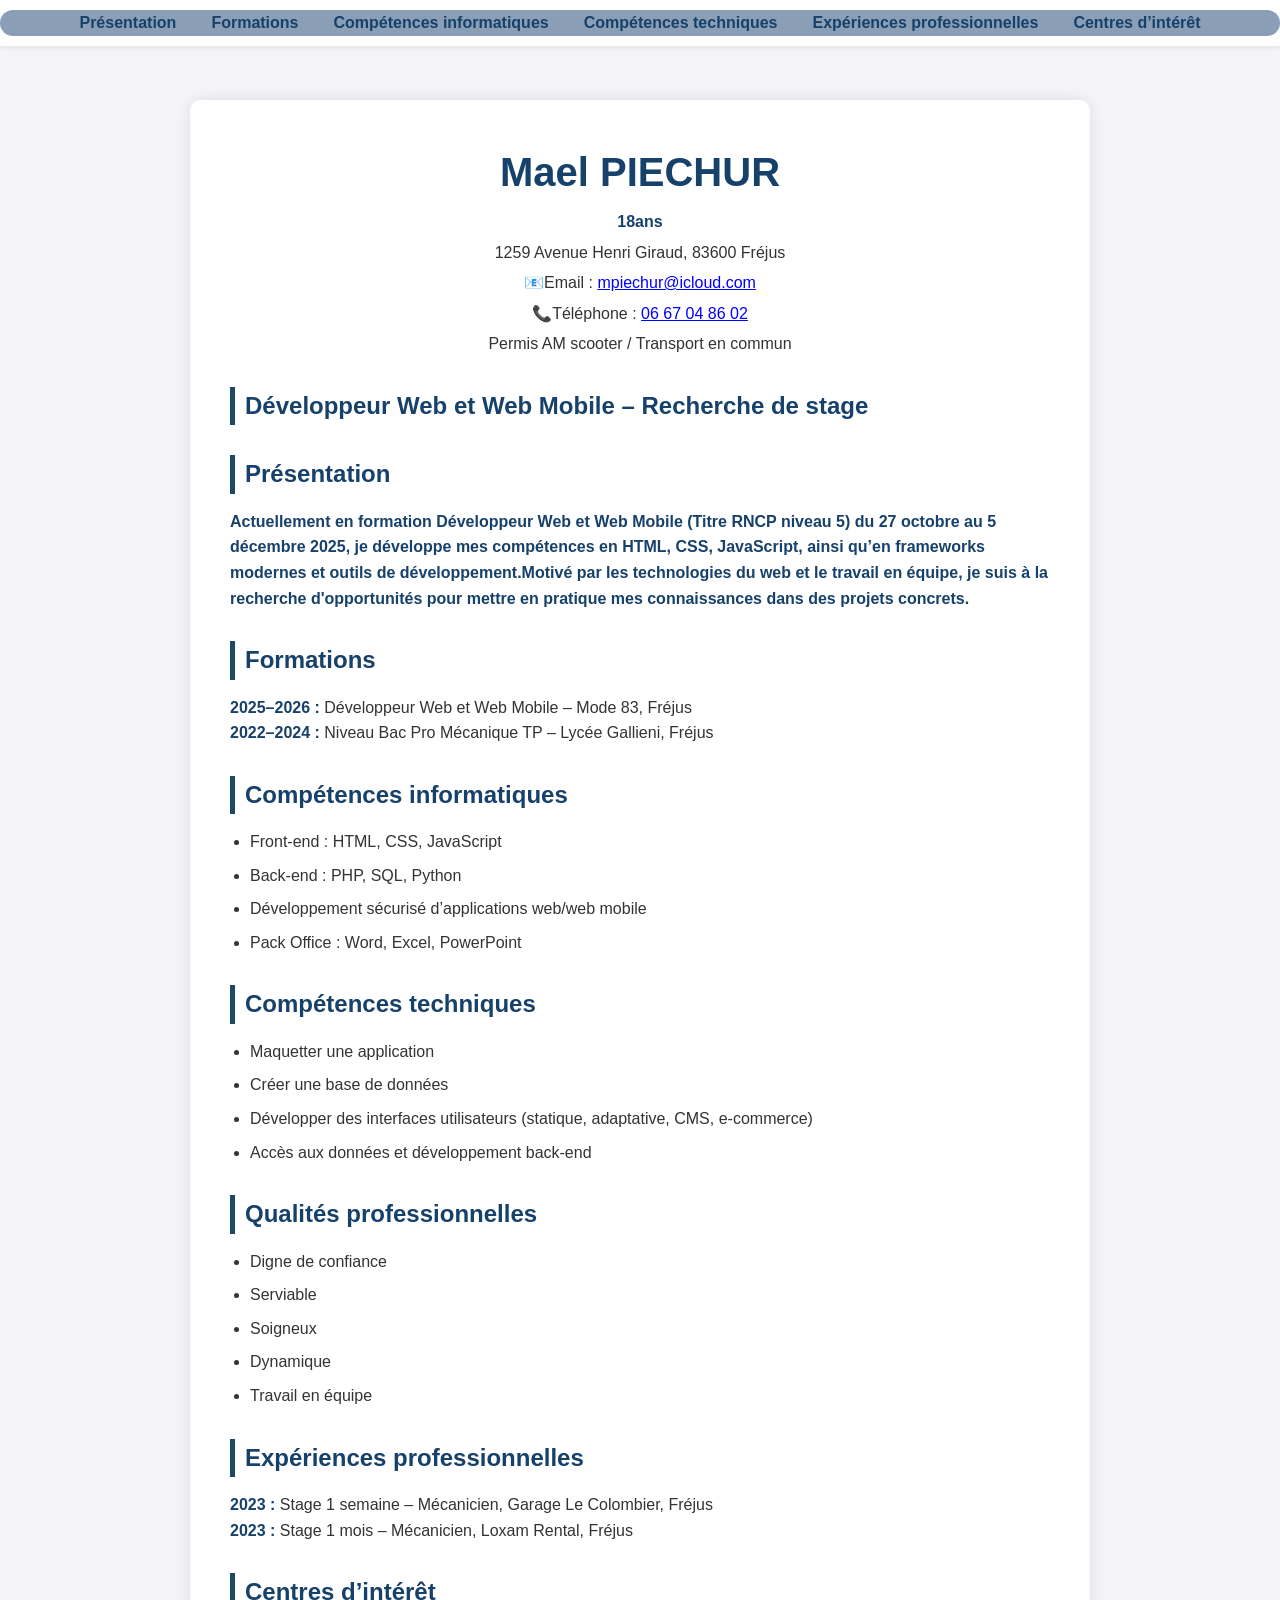
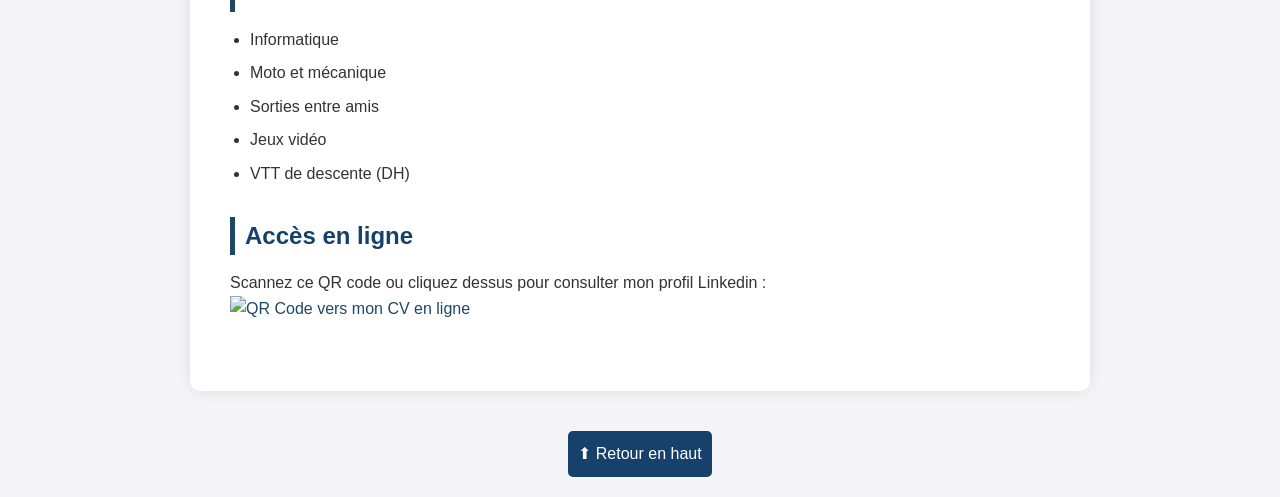
==== index.html @ a84e6ac9 "Add files via upload" ====
<!DOCTYPE html>
<html lang="fr">

<head>
    <meta charset="UTF-8" />
    <meta name="viewport" content="width=device-width, initial-scale=1.0" />
    <title>CV Mael PIECHUR</title>
    <link rel="stylesheet" href="style.css" />

<body>

    <body style="margin-top: 20px;">

        <nav>
            <ul class="nav">
                <li><a href="#Présentation">Présentation</a></li>
                <li><a href="#formations">Formations</a></li>
                <li><a href="#competences-info">Compétences informatiques</a></li>
                <li><a href="#competences-tech">Compétences techniques</a></li>
                <li><a href="#experiences">Expériences professionnelles</a></li>
                <li><a href="#interets">Centres d’intérêt</a></li>
            </ul>
        </nav>


        <div class="container">

            <header>
                <h1>Mael PIECHUR</h1>
                <p><strong>18ans</strong></p>
                <p>1259 Avenue Henri Giraud, 83600 Fréjus</p>
                <p>📧Email : <a class="mail-link" href="mailto:mpiechur@icloud.com">mpiechur@icloud.com</a></p>
                <p>📞Téléphone : <a class="tel-link" href="tel:+330667048602">06 67 04 86 02</a></p>
                <p>Permis AM scooter / Transport en commun</p>
            </header>



            <section>
                <h2>Développeur Web et Web Mobile – Recherche de stage</h2>
            </section>


            <section>
                <h2>Présentation</h2>
                <p><strong>Actuellement en formation Développeur Web et Web Mobile (Titre RNCP niveau 5) du 27 octobre
                        au 5
                        décembre 2025, je développe mes compétences en HTML, CSS, JavaScript, ainsi qu’en frameworks
                        modernes et outils de développement.Motivé par les technologies du web et le travail en équipe,
                        je suis à la recherche d'opportunités pour mettre en pratique mes connaissances dans des projets
                        concrets.</strong></p>
            </section>

            <section id="formations">
                <h2>Formations</h2>
                <p><strong>2025–2026 :</strong> Développeur Web et Web Mobile – Mode 83, Fréjus</p>
                <p><strong>2022–2024 :</strong> Niveau Bac Pro Mécanique TP – Lycée Gallieni, Fréjus</p>
            </section>


            <section id="competences-info">
                <h2>Compétences informatiques</h2>
                <ul>
                    <li>Front-end : HTML, CSS, JavaScript</li>
                    <li>Back-end : PHP, SQL, Python</li>
                    <li>Développement sécurisé d’applications web/web mobile</li>
                    <li>Pack Office : Word, Excel, PowerPoint</li>
                </ul>
            </section>

            <section id="competences-tech">
                <h2>Compétences techniques</h2>
                <ul>
                    <li>Maquetter une application</li>
                    <li>Créer une base de données</li>
                    <li>Développer des interfaces utilisateurs (statique, adaptative, CMS, e-commerce)</li>
                    <li>Accès aux données et développement back-end</li>
                </ul>
            </section>

            <section id="qualites">
                <h2>Qualités professionnelles</h2>
                <ul>
                    <li>Digne de confiance</li>
                    <li>Serviable</li>
                    <li>Soigneux</li>
                    <li>Dynamique</li>
                    <li>Travail en équipe</li>
                </ul>
            </section>

            <section id="experiences">
                <h2>Expériences professionnelles</h2>
                <p><strong>2023 :</strong> Stage 1 semaine – Mécanicien, Garage Le Colombier, Fréjus</p>
                <p><strong>2023 :</strong> Stage 1 mois – Mécanicien, Loxam Rental, Fréjus</p>
            </section>


            <section id="interets">
                <h2>Centres d’intérêt</h2>
                <ul>
                    <li>Informatique</li>
                    <li>Moto et mécanique</li>
                    <li>Sorties entre amis</li>
                    <li>Jeux vidéo</li>
                    <li>VTT de descente (DH)</li>
                </ul>
            </section>




            <section id="qrcode">
                <h2>Accès en ligne</h2>
                <p>Scannez ce QR code ou cliquez dessus pour consulter mon profil Linkedin :</p>
                <a href="https://www.linkedin.com/in/mael-piechur-405866368/" target="_blank">
                    <img src="images/qrprofile.png" alt="QR Code vers mon CV en ligne"
                        width="150" />
                </a>
            </section>

        </div>
    </body>
    <a href="#" class="back-to-top">⬆ Retour en haut</a>

</html>
---- style.css ----
/* Réinitialisation de base */
* {
    margin: 0;
    padding: 0;
    box-sizing: border-box;
}

:root {
    --primary-color: #16416b;
    --secondary-color: #1d4967;
    --background-color: #f4f4f9;
    --text-color: #333;
    --section-bg: #ffffff;
    --accent-color: #1d4967;
}

body {
    font-family: 'Segoe UI', Tahoma, Geneva, Verdana, sans-serif;
    background-color: var(--background-color);
    color: var(--text-color);
    line-height: 1.6;
    padding: 20px;
    padding-top: 80px; /* Pour compenser la barre de navigation fixe */
    overflow-x: hidden;
}

.container {
    max-width: 900px;
    margin: auto;
    background-color: var(--section-bg);
    padding: 40px;
    border-radius: 10px;
    box-shadow: 0 0 15px rgba(0, 0, 0, 0.1);
}

header {
    text-align: center;
    margin-bottom: 30px;
}

header h1 {
    font-size: 2.5em;
    color: var(--primary-color);
}

header p {
    margin: 5px 0;
    font-size: 1em;
}

a {
    color: var(--accent-color);
    text-decoration: none;
}

a:hover {
    text-decoration: underline;
}

section {
    margin-bottom: 30px;
}

h2 {
    font-size: 1.5em;
    color: var(--primary-color);
    border-left: 5px solid var(--secondary-color);
    padding-left: 10px;
    margin-bottom: 15px;
}

ul {
    list-style-type: disc;
    padding-left: 20px;
}

li {
    margin-bottom: 8px;
}

strong {
    color: var(--primary-color);
}

.tel-link,
.mail-link {
    color: blue;
    text-decoration: underline;
}

/* Barre de navigation */
nav {
    position: fixed;
    top: 0;
    left: 0;
    right: 0;
    width: 100%;
    background-color: white;
    z-index: 800;
    box-shadow: 0 2px 5px rgba(132, 80, 80, 0.1);
    padding: 10px 0;
}

.nav {
    display: flex;
    justify-content: center;
    align-items: center;
    flex-wrap: wrap;
    gap: 15px;
    list-style: none;
    margin: 0;
    padding: 0;
    background-color: #395a8296;
    border-radius: 15px;
}

.nav li {
    margin: 0 10px;
}

.nav li a {
    text-decoration: none;
    color: #16416b;
    font-weight: bold;
    border-radius: 5px;
    transition: background-color 0.3s, color 0.3s;
}

.nav li a:hover {
    background-color: #40475c;
    color: white;
}

/* Responsive Design */
@media (max-width: 768px) {
    .container {
        padding: 20px;
    }

    header h1 {
        font-size: 2em;
    }

    h2 {
        font-size: 1.3em;
    }
}

@media (max-width: 600px) {
    .nav {
        flex-direction: column;
        align-items: center;
        gap: 10px;
        padding: 10px;
    }

    .nav li {
        margin: 5px 0;
    }

    .nav li a {
        width: 100%;
        text-align: center;
    }
}

@media (max-width: 480px) {
    body {
        padding: 10px;
        padding-top: 80px;
    }

    .container {
        padding: 15px;
    }

    header h1 {
        font-size: 1.8em;
    }

    h2 {
        font-size: 1.2em;
    }
}

html {
    scroll-behavior: smooth;
}

.back-to-top {
 display: block;
 text-align: center;
 margin-top: 40px;
 padding: 10px;
 background-color: #16416b;
 color: white;
 text-decoration: none;
 border-radius: 5px;
 width: fit-content;
 margin-left: auto;
 margin-right: auto;
 transition: background-color 0.3s;
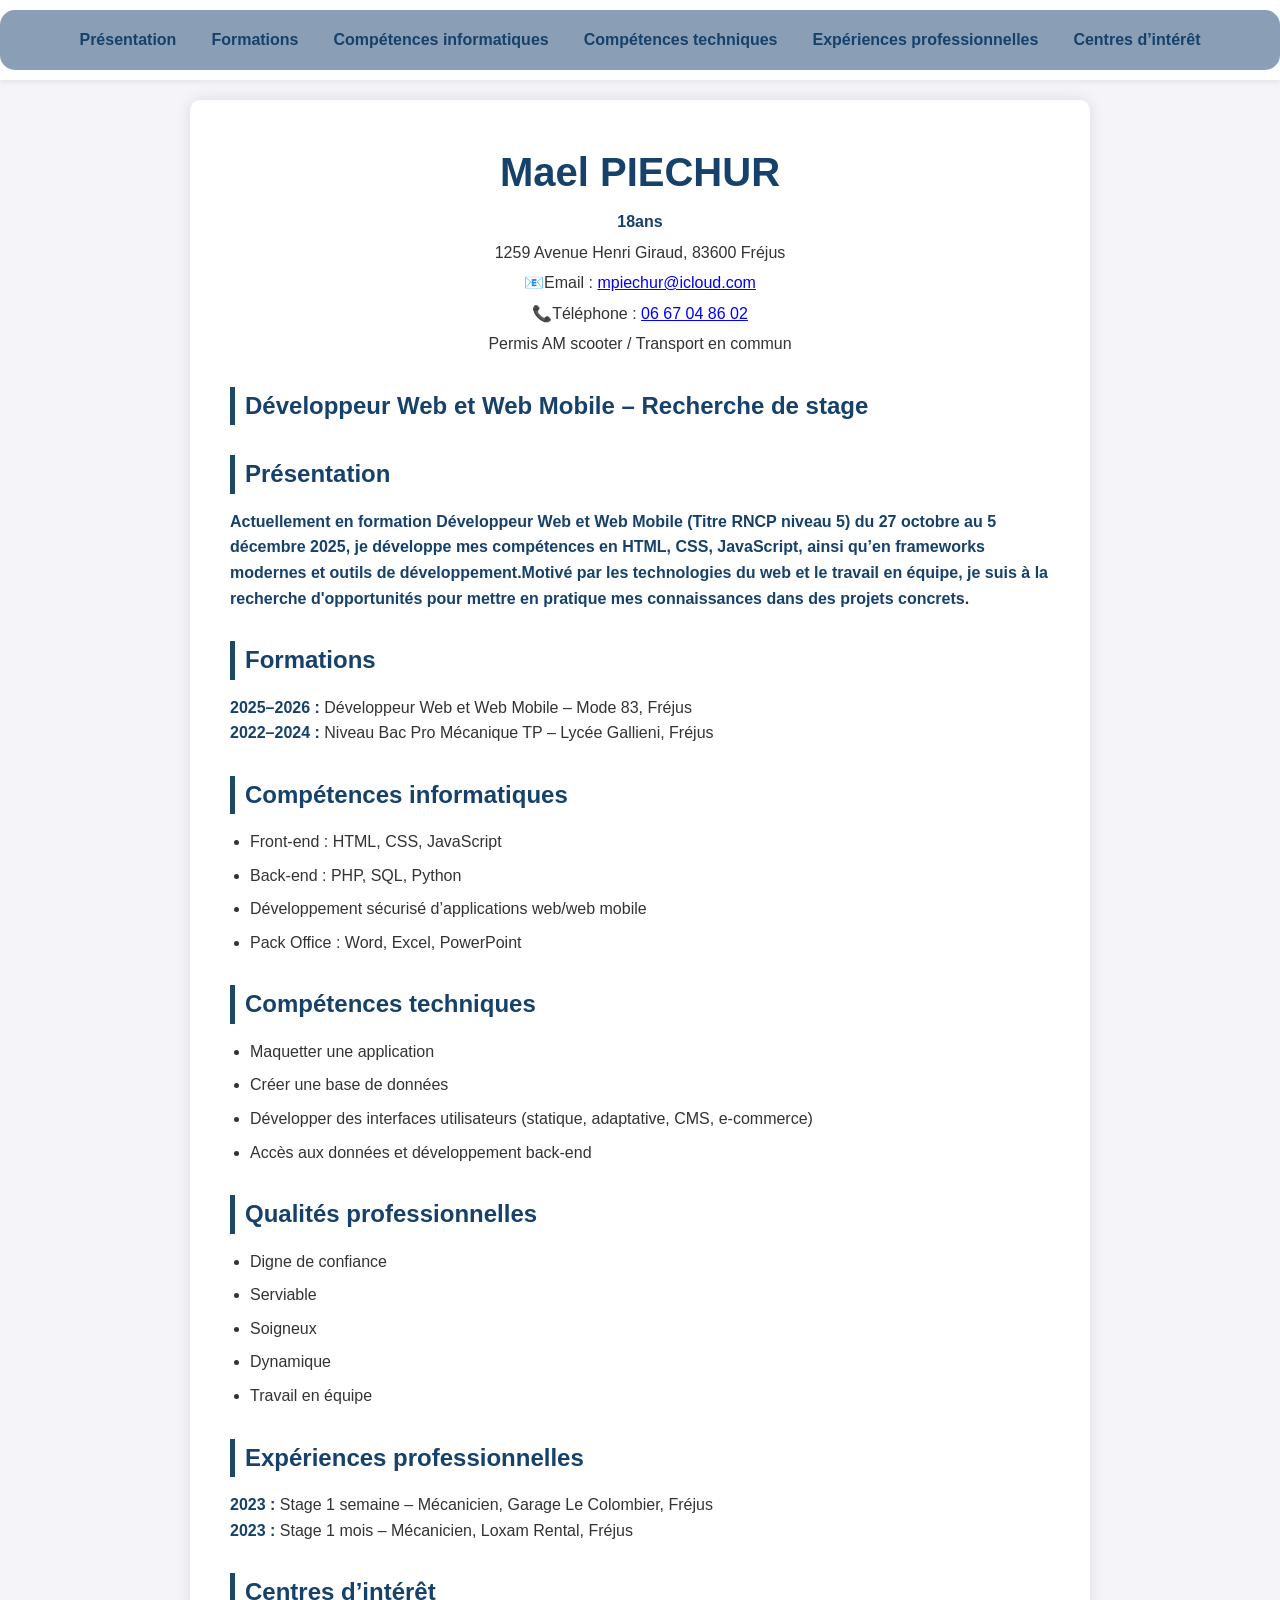
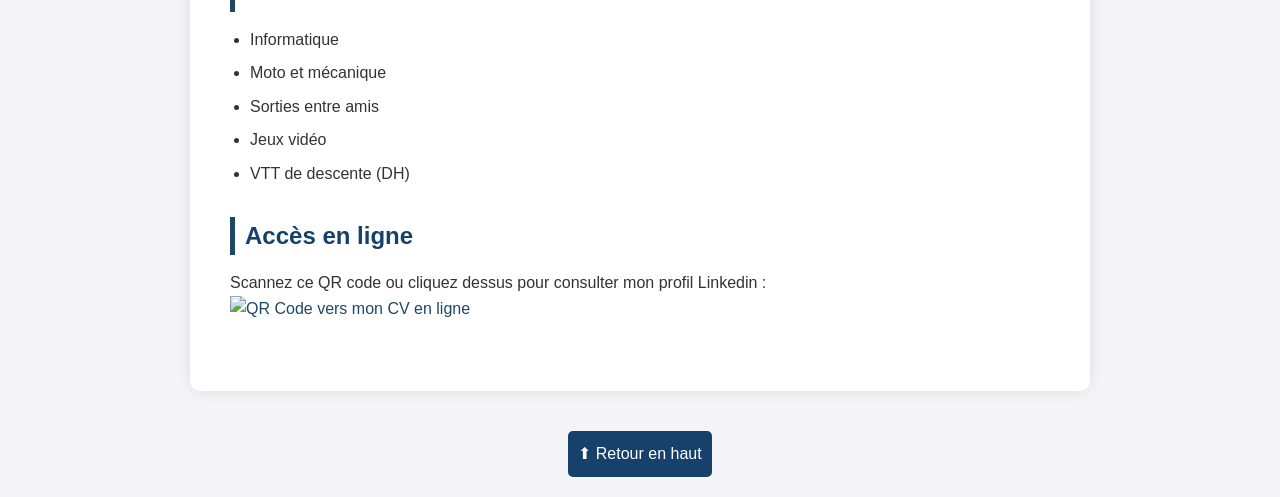
==== commit ff1fbbb3: "Add files via upload" ====
--- a/index.html
+++ b/index.html
@@ -41,7 +41,7 @@
             </section>
 
 
-            <section>
+            <section id="Présentation">
                 <h2>Présentation</h2>
                 <p><strong>Actuellement en formation Développeur Web et Web Mobile (Titre RNCP niveau 5) du 27 octobre
                         au 5
@@ -50,6 +50,7 @@
                         je suis à la recherche d'opportunités pour mettre en pratique mes connaissances dans des projets
                         concrets.</strong></p>
             </section>
+
 
             <section id="formations">
                 <h2>Formations</h2>
@@ -68,6 +69,7 @@
                 </ul>
             </section>
 
+
             <section id="competences-tech">
                 <h2>Compétences techniques</h2>
                 <ul>
@@ -77,6 +79,7 @@
                     <li>Accès aux données et développement back-end</li>
                 </ul>
             </section>
+
 
             <section id="qualites">
                 <h2>Qualités professionnelles</h2>
@@ -88,6 +91,7 @@
                     <li>Travail en équipe</li>
                 </ul>
             </section>
+
 
             <section id="experiences">
                 <h2>Expériences professionnelles</h2>
@@ -108,14 +112,11 @@
             </section>
 
 
-
-
             <section id="qrcode">
                 <h2>Accès en ligne</h2>
                 <p>Scannez ce QR code ou cliquez dessus pour consulter mon profil Linkedin :</p>
                 <a href="https://www.linkedin.com/in/mael-piechur-405866368/" target="_blank">
-                    <img src="images/qrprofile.png" alt="QR Code vers mon CV en ligne"
-                        width="150" />
+                    <img src="images/qrprofile.png" alt="QR Code vers mon CV en ligne" width="150" />
                 </a>
             </section>
 
--- a/style.css
+++ b/style.css
@@ -102,6 +102,7 @@
 }
 
 .nav {
+    height: 60px;
     display: flex;
     justify-content: center;
     align-items: center;
@@ -152,6 +153,8 @@
         align-items: center;
         gap: 10px;
         padding: 10px;
+        max-width: 100%;
+        overflow-x: auto;
     }
 
     .nav li {
@@ -167,11 +170,11 @@
 @media (max-width: 480px) {
     body {
         padding: 10px;
-        padding-top: 80px;
+        padding-top: 60px; /* Important pour éviter que la nav cache le haut */
     }
 
     .container {
-        padding: 15px;
+        padding: 20px;
     }
 
     header h1 {
@@ -199,5 +202,4 @@
  width: fit-content;
  margin-left: auto;
  margin-right: auto;
- transition: background-color 0.3s;
-
+ transition: background-color 0.3s;
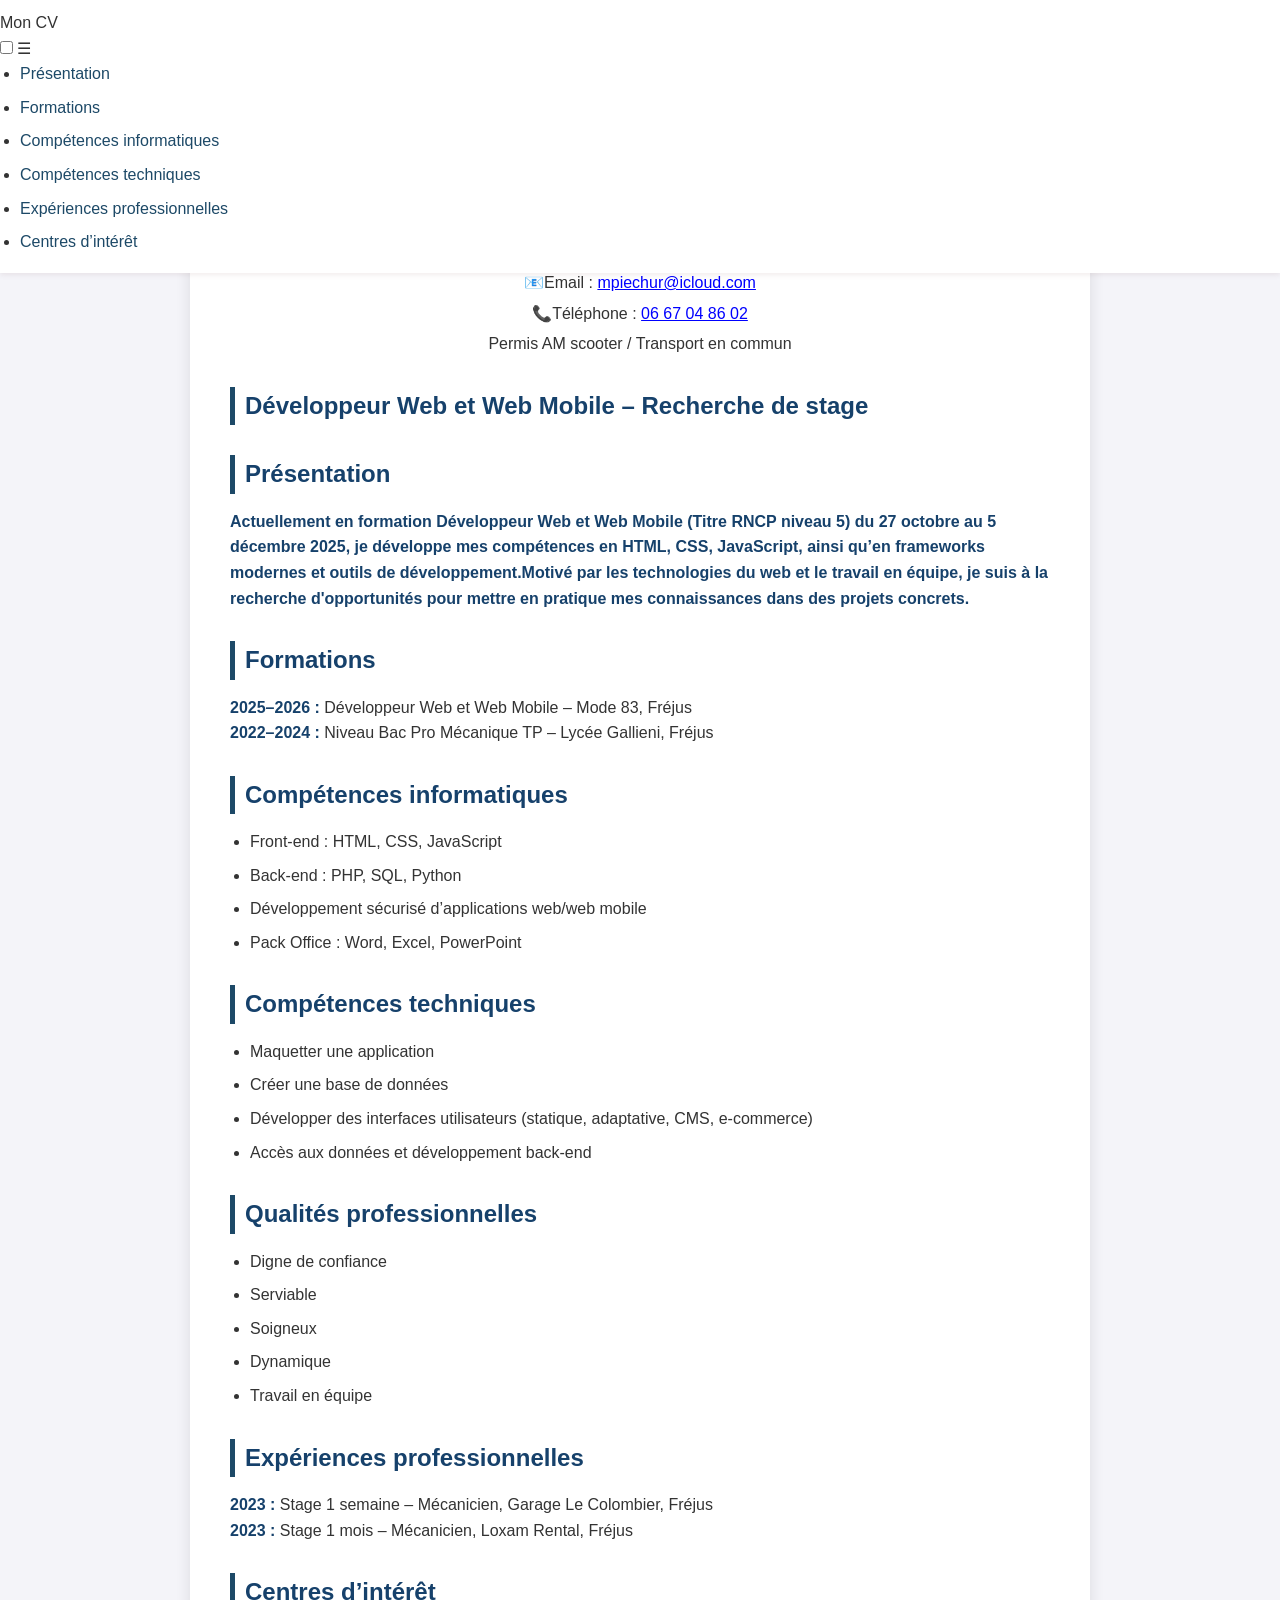
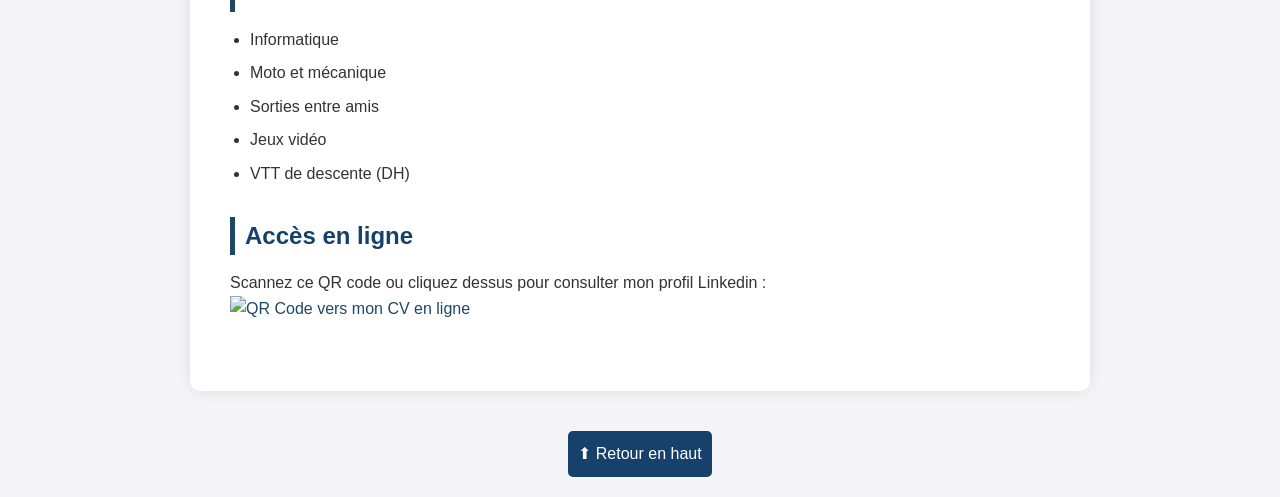
==== commit c467c51d: "Add files via upload" ====
--- a/index.html
+++ b/index.html
@@ -11,8 +11,13 @@
 
     <body style="margin-top: 20px;">
 
-        <nav>
-            <ul class="nav">
+        <nav class="navbar">
+            <div class="logo">Mon CV</div>
+
+            <input type="checkbox" id="menu-toggle" class="menu-toggle">
+            <label for="menu-toggle" class="burger">☰</label>
+
+            <ul class="nav-links">
                 <li><a href="#Présentation">Présentation</a></li>
                 <li><a href="#formations">Formations</a></li>
                 <li><a href="#competences-info">Compétences informatiques</a></li>
@@ -21,6 +26,7 @@
                 <li><a href="#interets">Centres d’intérêt</a></li>
             </ul>
         </nav>
+
 
 
         <div class="container">
@@ -93,7 +99,7 @@
             </section>
 
 
-            <section id="experiences">
+            <section id="experiences" style="scroll-margin-top: 150px,">
                 <h2>Expériences professionnelles</h2>
                 <p><strong>2023 :</strong> Stage 1 semaine – Mécanicien, Garage Le Colombier, Fréjus</p>
                 <p><strong>2023 :</strong> Stage 1 mois – Mécanicien, Loxam Rental, Fréjus</p>
@@ -112,6 +118,7 @@
             </section>
 
 
+
             <section id="qrcode">
                 <h2>Accès en ligne</h2>
                 <p>Scannez ce QR code ou cliquez dessus pour consulter mon profil Linkedin :</p>
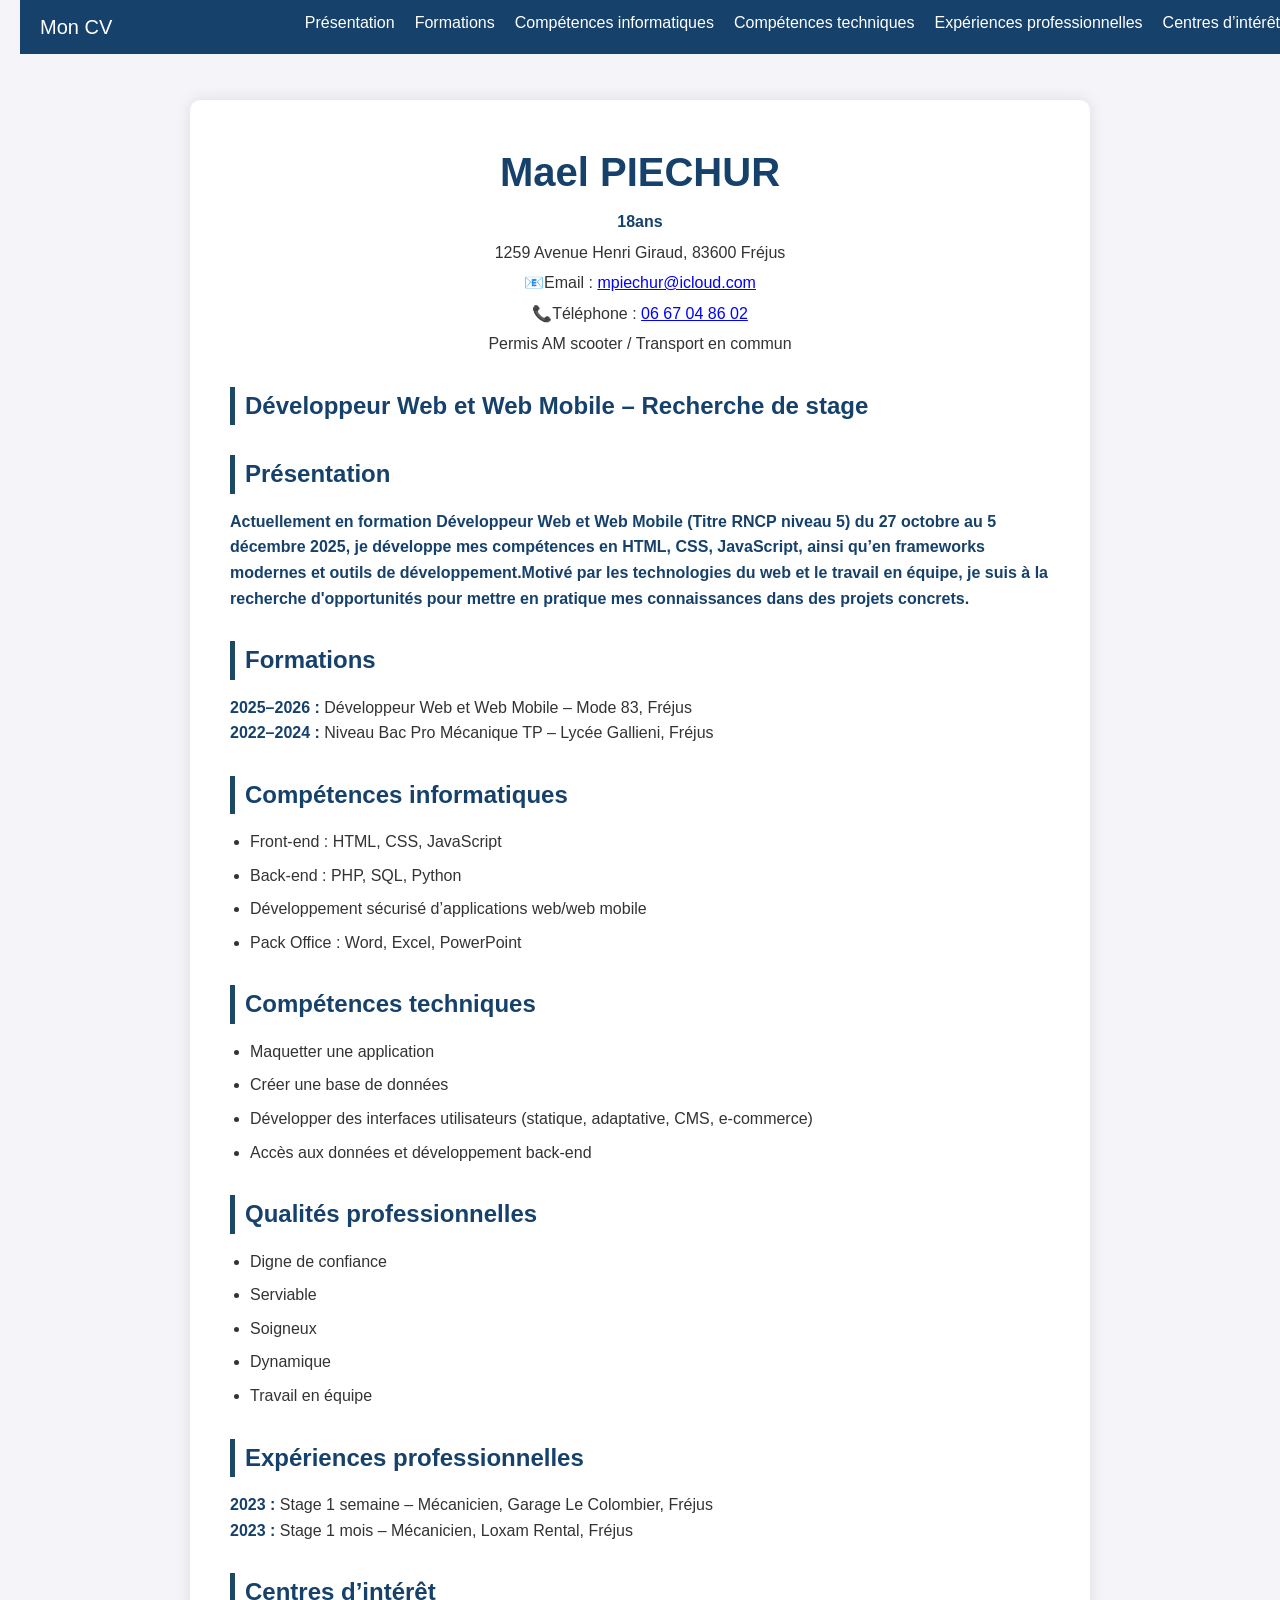
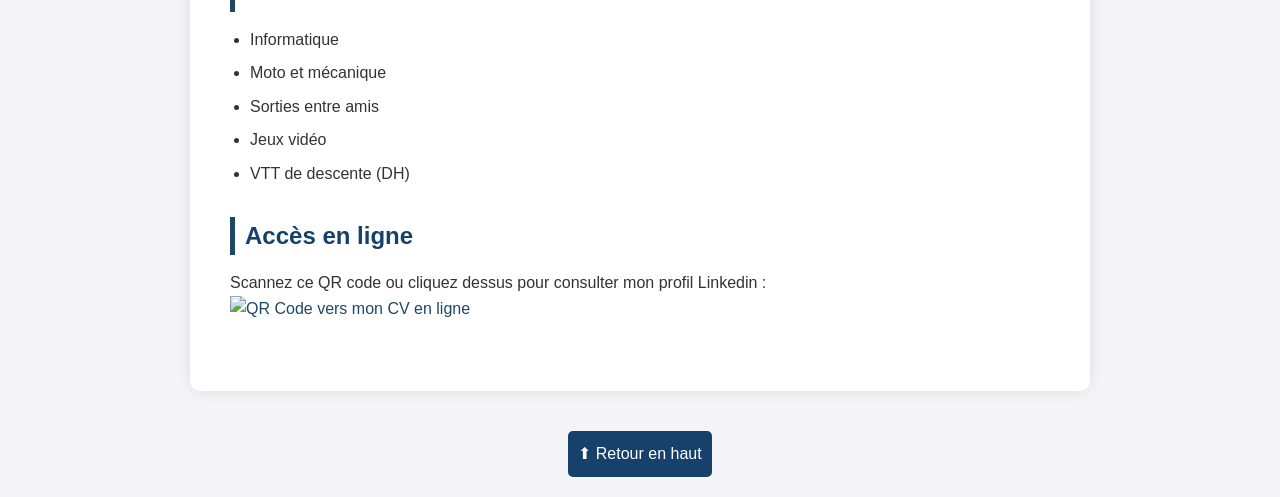
==== commit 828bc7b6: "Add files via upload" ====
--- a/index.html
+++ b/index.html
@@ -6,6 +6,8 @@
     <meta name="viewport" content="width=device-width, initial-scale=1.0" />
     <title>CV Mael PIECHUR</title>
     <link rel="stylesheet" href="style.css" />
+    <link href="https://fonts.googleapis.com/css2?family=Poppins:wght@400;600&display=swap" rel="stylesheet">
+
 
 <body>
 
@@ -123,7 +125,7 @@
                 <h2>Accès en ligne</h2>
                 <p>Scannez ce QR code ou cliquez dessus pour consulter mon profil Linkedin :</p>
                 <a href="https://www.linkedin.com/in/mael-piechur-405866368/" target="_blank">
-                    <img src="images/qrprofile.png" alt="QR Code vers mon CV en ligne" width="150" />
+                    <img src="images/qrprofile.png" alt="QR Code vers mon CV en ligne" width="100" />
                 </a>
             </section>
 
--- a/style.css
+++ b/style.css
@@ -59,6 +59,7 @@
 
 section {
     margin-bottom: 30px;
+    scroll-margin-top: 80px; /* Pour éviter que la navbar cache le haut */
 }
 
 h2 {
@@ -88,51 +89,69 @@
     text-decoration: underline;
 }
 
-/* Barre de navigation */
-nav {
+/* Menu burger sans JavaScript */
+.menu-toggle {
+    display: none;
+}
+
+.burger {
+    display: none;
+    font-size: 24px;
+    color: white;
+    cursor: pointer;
+}
+
+.navbar {
+    display: flex;
+    justify-content: space-between;
+    align-items: center;
+    background-color: var(--primary-color);
+    padding: 10px 20px;
     position: fixed;
+    width: 100%;
     top: 0;
-    left: 0;
-    right: 0;
-    width: 100%;
-    background-color: white;
-    z-index: 800;
-    box-shadow: 0 2px 5px rgba(132, 80, 80, 0.1);
-    padding: 10px 0;
-}
-
-.nav {
-    height: 60px;
+    z-index: 1000;
+}
+
+.navbar .logo {
+    color: white;
+    font-size: 20px;
+}
+
+.nav-links {
+    list-style: none;
     display: flex;
-    justify-content: center;
-    align-items: center;
-    flex-wrap: wrap;
-    gap: 15px;
-    list-style: none;
-    margin: 0;
-    padding: 0;
-    background-color: #395a8296;
-    border-radius: 15px;
-}
-
-.nav li {
-    margin: 0 10px;
-}
-
-.nav li a {
+    gap: 20px;
+}
+
+.nav-links li a {
+    color: white;
     text-decoration: none;
-    color: #16416b;
-    font-weight: bold;
-    border-radius: 5px;
-    transition: background-color 0.3s, color 0.3s;
-}
-
-.nav li a:hover {
-    background-color: #40475c;
-    color: white;
-}
-
-/* Responsive Design */
+}
+
+/* Responsive sans JS */
+@media (max-width: 768px) {
+    .burger {
+        display: block;
+    }
+
+    .nav-links {
+        display: none;
+        flex-direction: column;
+        background-color: var(--primary-color);
+        position: absolute;
+        top: 60px;
+        right: 0;
+        width: 200px;
+        padding: 10px;
+    }
+
+    .menu-toggle:checked + .burger + .nav-links {
+        display: flex;
+    }
+}
+
+/* Responsive design général */
 @media (max-width: 768px) {
     .container {
         padding: 20px;
@@ -148,7 +167,7 @@
 }
 
 @media (max-width: 600px) {
-    .nav {
+    .nav-links {
         flex-direction: column;
         align-items: center;
         gap: 10px;
@@ -157,11 +176,11 @@
         overflow-x: auto;
     }
 
-    .nav li {
+    .nav-links li {
         margin: 5px 0;
     }
 
-    .nav li a {
+    .nav-links li a {
         width: 100%;
         text-align: center;
     }
@@ -170,7 +189,7 @@
 @media (max-width: 480px) {
     body {
         padding: 10px;
-        padding-top: 60px; /* Important pour éviter que la nav cache le haut */
+        padding-top: 60px;
     }
 
     .container {
@@ -191,15 +210,16 @@
 }
 
 .back-to-top {
- display: block;
- text-align: center;
- margin-top: 40px;
- padding: 10px;
- background-color: #16416b;
- color: white;
- text-decoration: none;
- border-radius: 5px;
- width: fit-content;
- margin-left: auto;
- margin-right: auto;
- transition: background-color 0.3s;+    display: block;
+    text-align: center;
+    margin-top: 40px;
+    padding: 10px;
+    background-color: var(--primary-color);
+    color: white;
+    text-decoration: none;
+    border-radius: 5px;
+    width: fit-content;
+    margin-left: auto;
+    margin-right: auto;
+    transition: background-color 0.3s;
+}
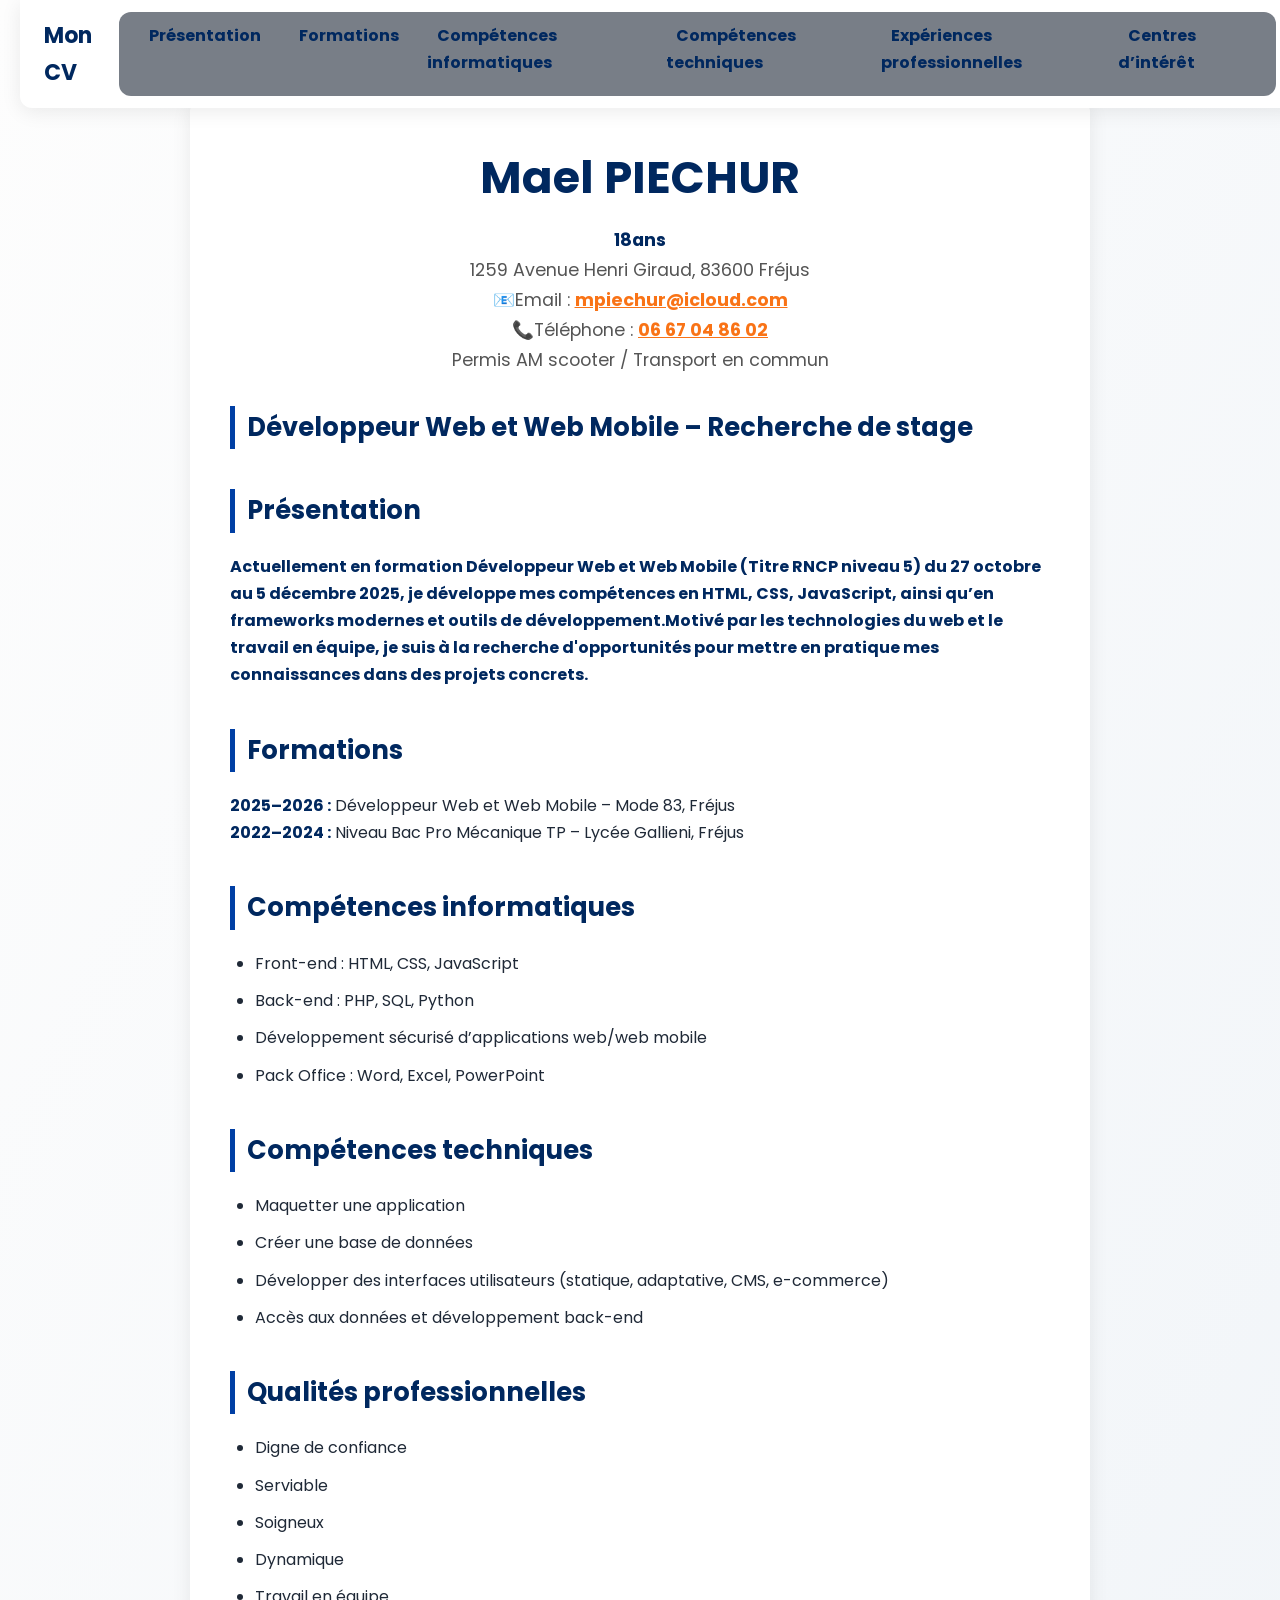
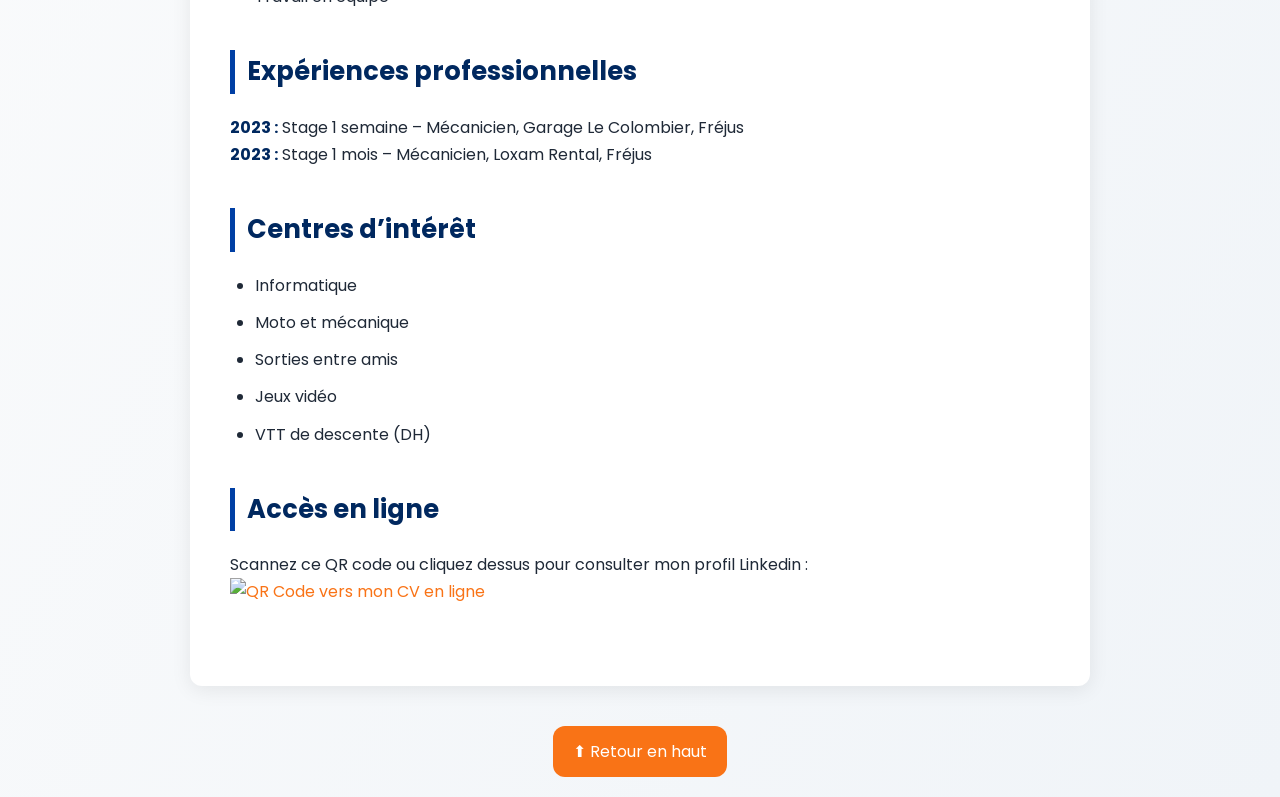
==== commit 9ce82f43: "Add files via upload" ====
--- a/index.html
+++ b/index.html
@@ -37,8 +37,9 @@
                 <h1>Mael PIECHUR</h1>
                 <p><strong>18ans</strong></p>
                 <p>1259 Avenue Henri Giraud, 83600 Fréjus</p>
-                <p>📧Email : <a class="mail-link" href="mailto:mpiechur@icloud.com">mpiechur@icloud.com</a></p>
-                <p>📞Téléphone : <a class="tel-link" href="tel:+330667048602">06 67 04 86 02</a></p>
+                <p>📧Email : <strong><a class="mail-link" href="mailto:mpiechur@icloud.com">mpiechur@icloud.com</a></p>
+                </strong>
+                <p>📞Téléphone : <strong><a class="tel-link" href="tel:+330667048602">06 67 04 86 02</a></p></strong>
                 <p>Permis AM scooter / Transport en commun</p>
             </header>
 
--- a/style.css
+++ b/style.css
@@ -1,4 +1,3 @@
-/* Réinitialisation de base */
 * {
     margin: 0;
     padding: 0;
@@ -6,21 +5,24 @@
 }
 
 :root {
-    --primary-color: #16416b;
-    --secondary-color: #1d4967;
-    --background-color: #f4f4f9;
-    --text-color: #333;
+    --primary-color: #00285f;
+    --secondary-color: #003fa4;
+    --background-color: linear-gradient(to bottom right, #fdfdfd, #f0f4f8);
+    --text-color: #1f2937;
     --section-bg: #ffffff;
-    --accent-color: #1d4967;
+    --accent-color: #f97316;
+    --shadow: 0 4px 20px rgba(0, 0, 0, 0.08);
+    --radius: 12px;
+    --transition: all 0.3s ease;
 }
 
 body {
-    font-family: 'Segoe UI', Tahoma, Geneva, Verdana, sans-serif;
-    background-color: var(--background-color);
+    font-family: 'Poppins', sans-serif;
+    background: var(--background-color);
     color: var(--text-color);
-    line-height: 1.6;
+    line-height: 1.7;
     padding: 20px;
-    padding-top: 80px; /* Pour compenser la barre de navigation fixe */
+    padding-top: 80px;
     overflow-x: hidden;
 }
 
@@ -29,8 +31,9 @@
     margin: auto;
     background-color: var(--section-bg);
     padding: 40px;
-    border-radius: 10px;
-    box-shadow: 0 0 15px rgba(0, 0, 0, 0.1);
+    border-radius: var(--radius);
+    box-shadow: var(--shadow);
+    transition: var(--transition);
 }
 
 header {
@@ -39,44 +42,47 @@
 }
 
 header h1 {
-    font-size: 2.5em;
-    color: var(--primary-color);
+    font-size: 2.8em;
+    color: var(--primary-color);
+    margin-bottom: 10px;
 }
 
 header p {
-    margin: 5px 0;
-    font-size: 1em;
+    font-size: 1.1em;
+    color: #555;
 }
 
 a {
     color: var(--accent-color);
     text-decoration: none;
+    transition: var(--transition);
 }
 
 a:hover {
     text-decoration: underline;
+    color: #ea580c;
 }
 
 section {
-    margin-bottom: 30px;
-    scroll-margin-top: 80px; /* Pour éviter que la navbar cache le haut */
+    margin-bottom: 40px;
+    scroll-margin-top: 80px;
 }
 
 h2 {
-    font-size: 1.5em;
+    font-size: 1.6em;
     color: var(--primary-color);
     border-left: 5px solid var(--secondary-color);
-    padding-left: 10px;
-    margin-bottom: 15px;
+    padding-left: 12px;
+    margin-bottom: 20px;
 }
 
 ul {
     list-style-type: disc;
-    padding-left: 20px;
+    padding-left: 25px;
 }
 
 li {
-    margin-bottom: 8px;
+    margin-bottom: 10px;
 }
 
 strong {
@@ -85,19 +91,18 @@
 
 .tel-link,
 .mail-link {
-    color: blue;
+    color: var(--accent-color);
     text-decoration: underline;
 }
 
-/* Menu burger sans JavaScript */
 .menu-toggle {
     display: none;
 }
 
 .burger {
     display: none;
-    font-size: 24px;
-    color: white;
+    font-size: 28px;
+    color: var(--primary-color);
     cursor: pointer;
 }
 
@@ -105,31 +110,45 @@
     display: flex;
     justify-content: space-between;
     align-items: center;
-    background-color: var(--primary-color);
-    padding: 10px 20px;
+    background-color: white;
+    padding: 12px 24px;
     position: fixed;
     width: 100%;
     top: 0;
     z-index: 1000;
+    box-shadow: var(--shadow);
+    border-radius: 0 0 var(--radius) var(--radius);
 }
 
 .navbar .logo {
-    color: white;
-    font-size: 20px;
+    color: var(--primary-color);
+    font-size: 22px;
+    font-weight: bold;
 }
 
 .nav-links {
     list-style: none;
     display: flex;
-    gap: 20px;
+    gap: 18px;
+    background-color: rgba(31, 41, 55, 0.6);
+    border-radius: var(--radius);
+    padding: 10px 20px;
 }
 
 .nav-links li a {
+    color: var(--primary-color);
+    font-weight: bold;
+    border-radius: 6px;
+    padding: 6px 10px;
+    transition: var(--transition);
+}
+
+.nav-links li a:hover {
+    background-color: var(--secondary-color);
     color: white;
-    text-decoration: none;
-}
-
-/* Responsive sans JS */
+}
+
+/* Responsive */
 @media (max-width: 768px) {
     .burger {
         display: block;
@@ -138,12 +157,13 @@
     .nav-links {
         display: none;
         flex-direction: column;
-        background-color: var(--primary-color);
+        background-color: rgba(31, 41, 55, 0.95);
         position: absolute;
         top: 60px;
-        right: 0;
-        width: 200px;
-        padding: 10px;
+        right: 10px;
+        width: 220px;
+        padding: 15px;
+        border-radius: var(--radius);
     }
 
     .menu-toggle:checked + .burger + .nav-links {
@@ -151,18 +171,17 @@
     }
 }
 
-/* Responsive design général */
 @media (max-width: 768px) {
     .container {
-        padding: 20px;
+        padding: 25px;
     }
 
     header h1 {
-        font-size: 2em;
+        font-size: 2.2em;
     }
 
     h2 {
-        font-size: 1.3em;
+        font-size: 1.4em;
     }
 }
 
@@ -170,14 +189,13 @@
     .nav-links {
         flex-direction: column;
         align-items: center;
-        gap: 10px;
-        padding: 10px;
-        max-width: 100%;
-        overflow-x: auto;
+        gap: 12px;
+        padding: 12px;
+        width: 100%;
     }
 
     .nav-links li {
-        margin: 5px 0;
+        margin: 6px 0;
     }
 
     .nav-links li a {
@@ -197,11 +215,11 @@
     }
 
     header h1 {
-        font-size: 1.8em;
+        font-size: 1.9em;
     }
 
     h2 {
-        font-size: 1.2em;
+        font-size: 1.3em;
     }
 }
 
@@ -213,13 +231,17 @@
     display: block;
     text-align: center;
     margin-top: 40px;
-    padding: 10px;
-    background-color: var(--primary-color);
+    padding: 12px 20px;
+    background-color: var(--accent-color);
     color: white;
     text-decoration: none;
-    border-radius: 5px;
+    border-radius: var(--radius);
     width: fit-content;
     margin-left: auto;
     margin-right: auto;
-    transition: background-color 0.3s;
-}
+    transition: var(--transition);
+}
+
+.back-to-top:hover {
+    background-color: #44038a;
+}
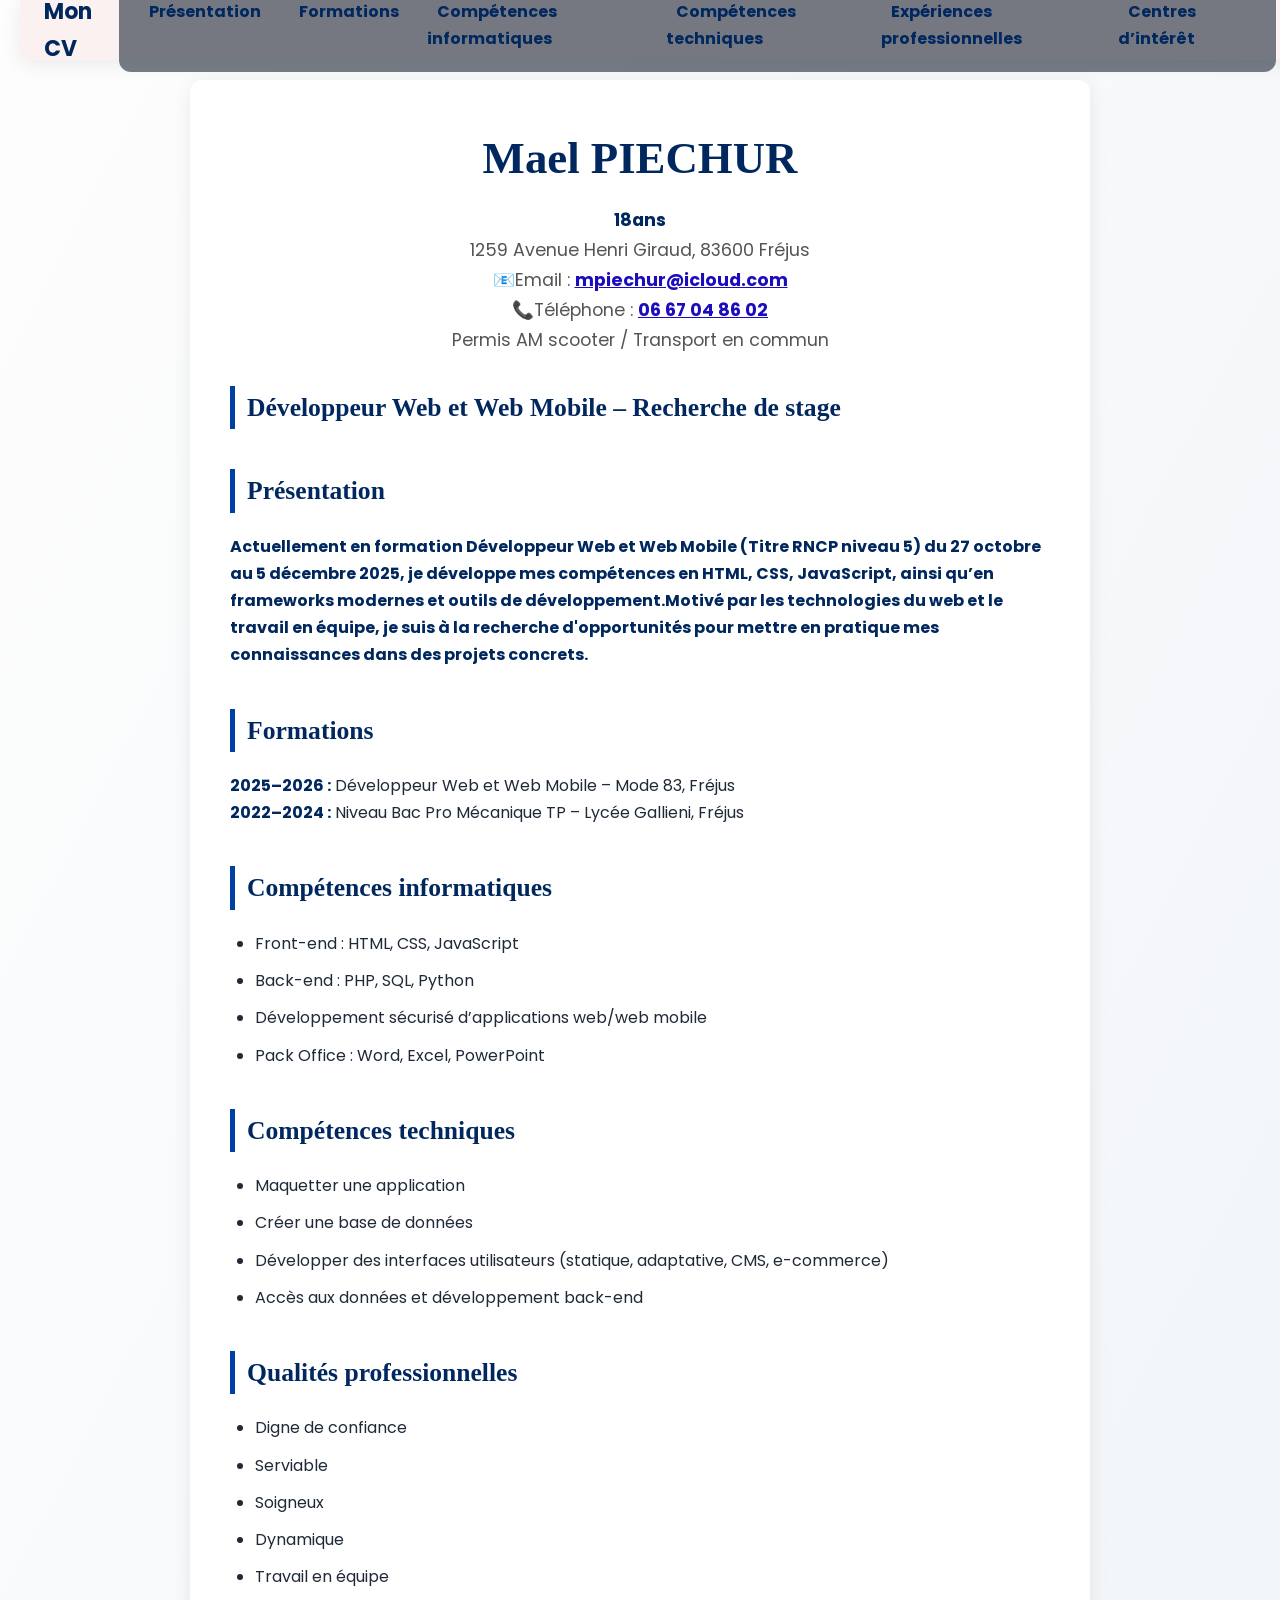
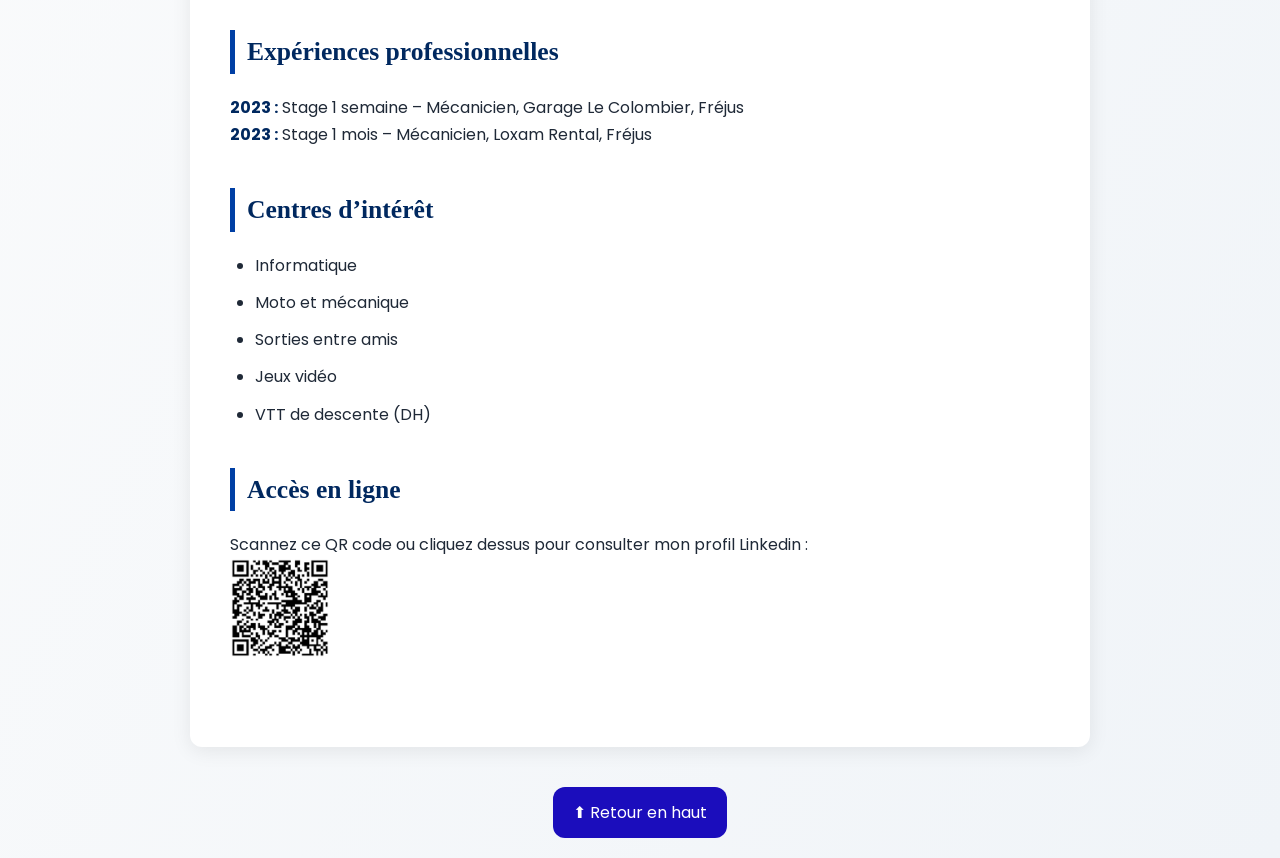
==== commit 4dcccbe8: "Add files via upload" ====
--- a/index.html
+++ b/index.html
@@ -11,23 +11,23 @@
 
 <body>
 
-    <body style="margin-top: 20px;">
+<body style="margin-top: 20px;">
 
-        <nav class="navbar">
-            <div class="logo">Mon CV</div>
+    <nav class="navbar">
+        <div class="logo">Mon CV</div>
 
-            <input type="checkbox" id="menu-toggle" class="menu-toggle">
-            <label for="menu-toggle" class="burger">☰</label>
+        <input type="checkbox" id="menu-toggle" class="menu-toggle">
+        <label for="menu-toggle" class="burger">☰</label>
 
-            <ul class="nav-links">
-                <li><a href="#Présentation">Présentation</a></li>
-                <li><a href="#formations">Formations</a></li>
-                <li><a href="#competences-info">Compétences informatiques</a></li>
-                <li><a href="#competences-tech">Compétences techniques</a></li>
-                <li><a href="#experiences">Expériences professionnelles</a></li>
-                <li><a href="#interets">Centres d’intérêt</a></li>
-            </ul>
-        </nav>
+        <ul class="nav-links">
+            <li><a href="#Présentation">Présentation</a></li>
+            <li><a href="#formations">Formations</a></li>
+            <li><a href="#competences-info">Compétences informatiques</a></li>
+            <li><a href="#competences-tech">Compétences techniques</a></li>
+            <li><a href="#experiences">Expériences professionnelles</a></li>
+            <li><a href="#interets">Centres d’intérêt</a></li>
+        </ul>
+    </nav>
 
 
 
--- a/style.css
+++ b/style.css
@@ -10,7 +10,7 @@
     --background-color: linear-gradient(to bottom right, #fdfdfd, #f0f4f8);
     --text-color: #1f2937;
     --section-bg: #ffffff;
-    --accent-color: #f97316;
+    --accent-color: #1b0dbc;
     --shadow: 0 4px 20px rgba(0, 0, 0, 0.08);
     --radius: 12px;
     --transition: all 0.3s ease;
@@ -22,7 +22,7 @@
     color: var(--text-color);
     line-height: 1.7;
     padding: 20px;
-    padding-top: 80px;
+    padding-top: 60px;
     overflow-x: hidden;
 }
 
@@ -107,10 +107,11 @@
 }
 
 .navbar {
+    height: 60px;
     display: flex;
     justify-content: space-between;
     align-items: center;
-    background-color: white;
+    background-color: rgb(251, 241, 241);
     padding: 12px 24px;
     position: fixed;
     width: 100%;
@@ -138,7 +139,7 @@
 .nav-links li a {
     color: var(--primary-color);
     font-weight: bold;
-    border-radius: 6px;
+    border-radius: 8%;
     padding: 6px 10px;
     transition: var(--transition);
 }
@@ -173,7 +174,7 @@
 
 @media (max-width: 768px) {
     .container {
-        padding: 25px;
+        padding: 10px;
     }
 
     header h1 {
@@ -187,11 +188,18 @@
 
 @media (max-width: 600px) {
     .nav-links {
+        display: flex !important;
         flex-direction: column;
         align-items: center;
         gap: 12px;
         padding: 12px;
         width: 100%;
+        position: absolute;
+        top: 60px;
+        right: 0;
+        background-color: rgba(31, 41, 55, 0.95);
+        border-radius: var(--radius);
+        z-index: 999;
     }
 
     .nav-links li {
@@ -203,6 +211,7 @@
         text-align: center;
     }
 }
+
 
 @media (max-width: 480px) {
     body {
@@ -245,3 +254,7 @@
 .back-to-top:hover {
     background-color: #44038a;
 }
+
+header h1, h2 {
+    font-family: 'Playfair Display', serif;
+}
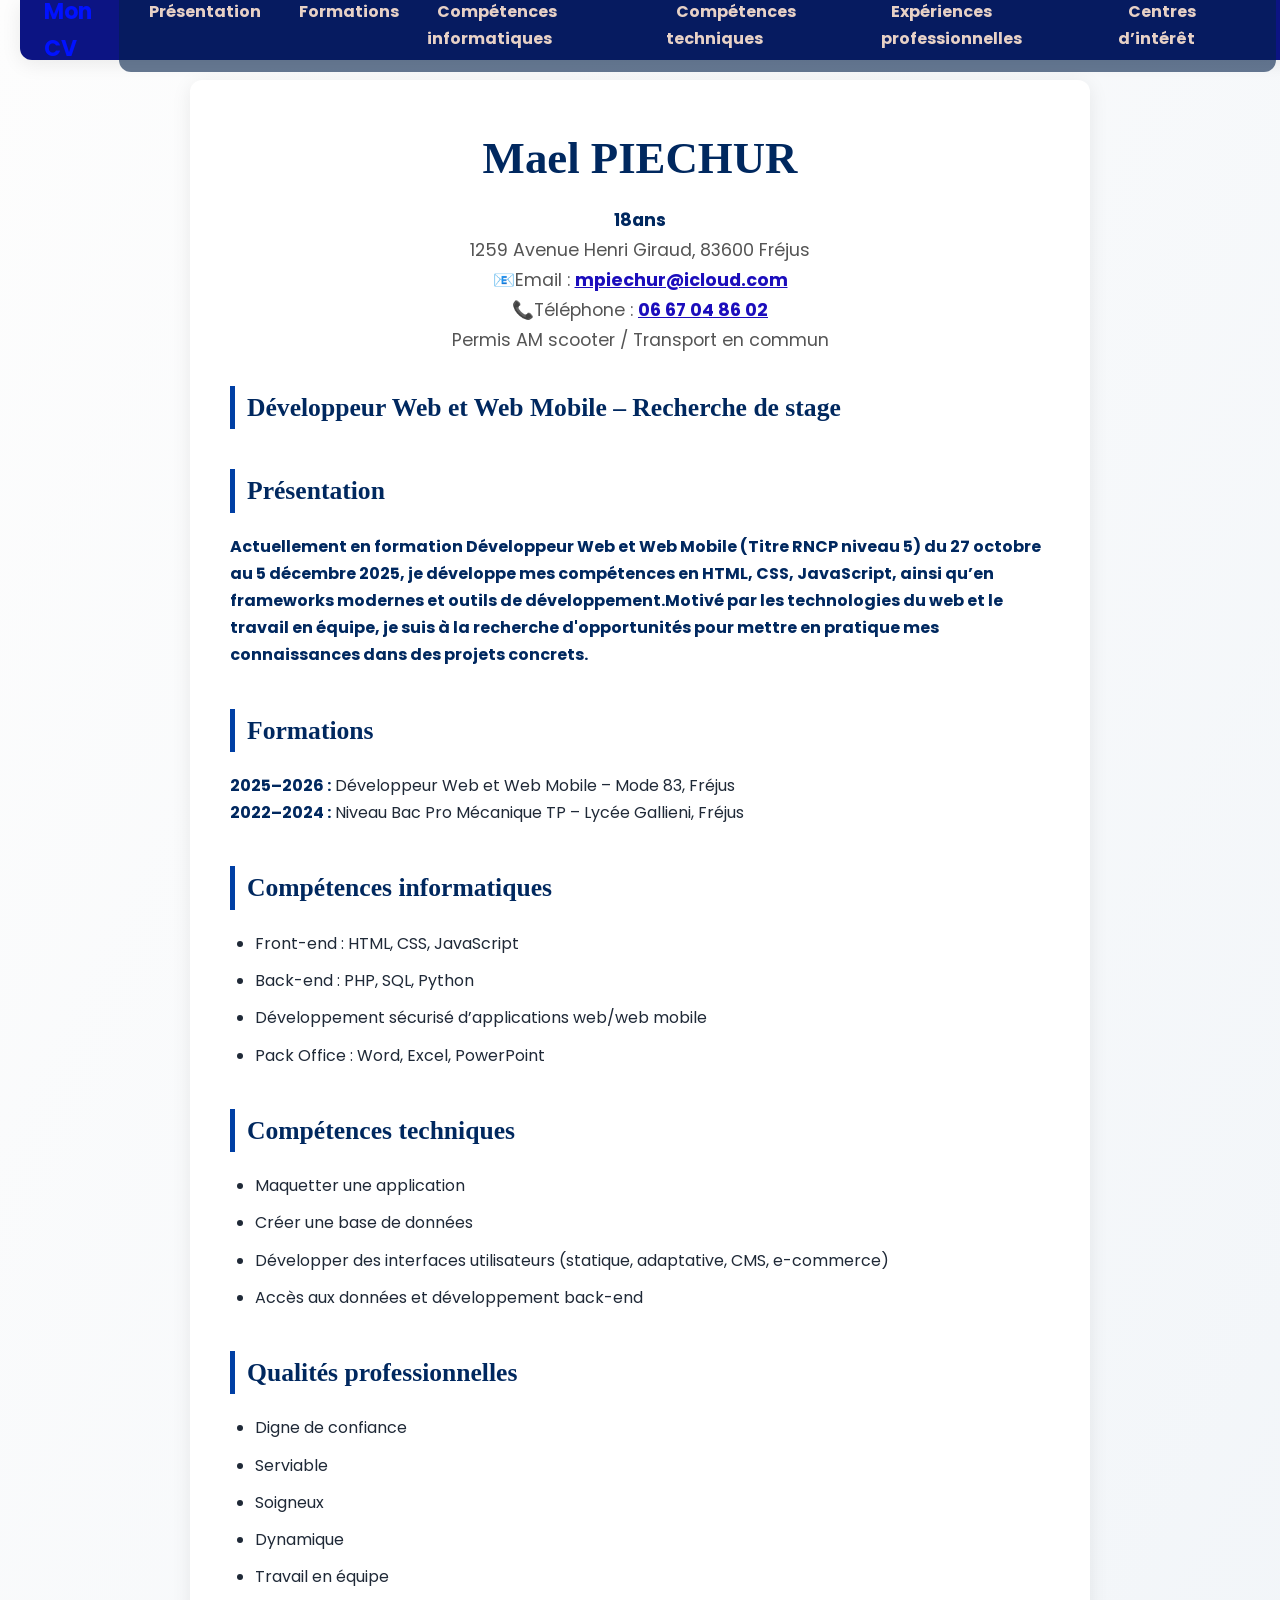
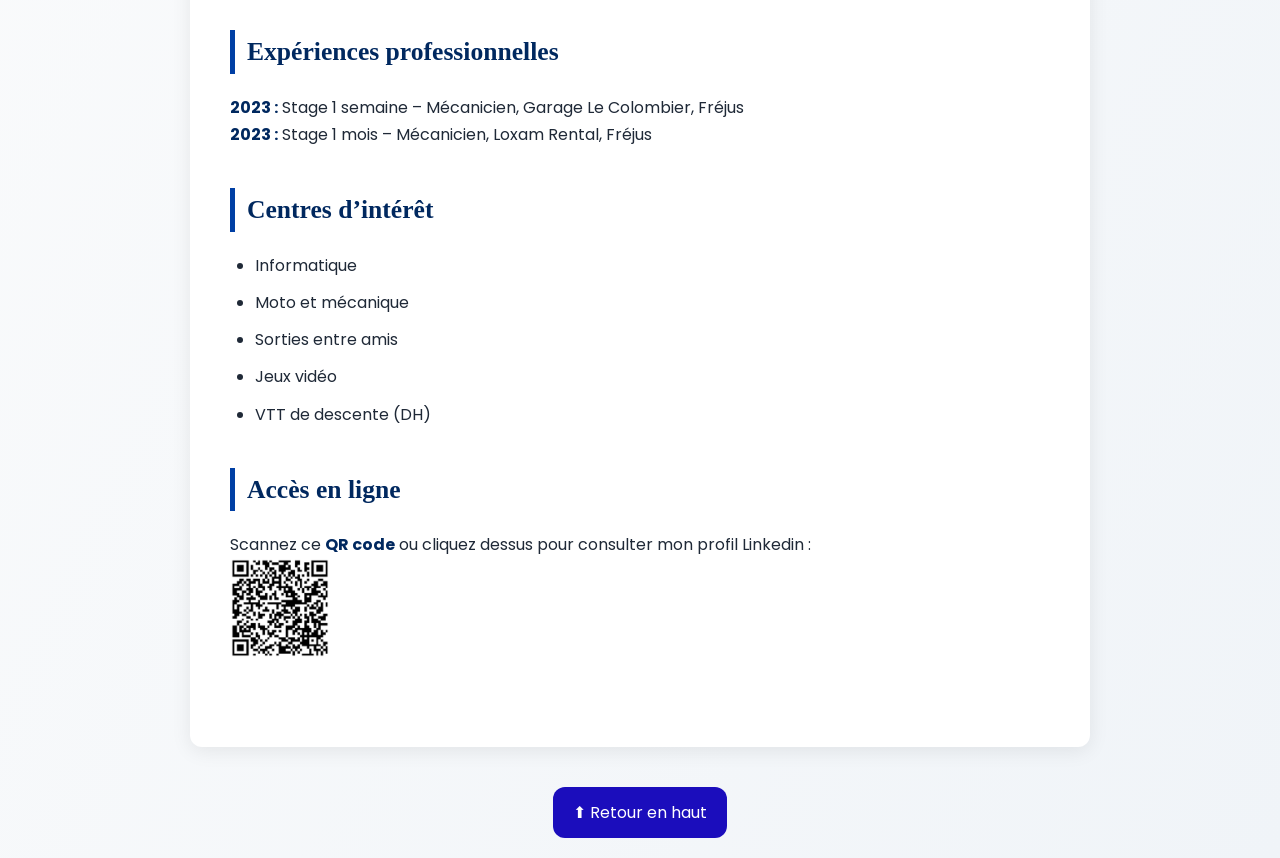
==== commit 547df232: "Add files via upload" ====
--- a/index.html
+++ b/index.html
@@ -11,23 +11,23 @@
 
 <body>
 
-<body style="margin-top: 20px;">
+    <body style="margin-top: 20px;">
 
-    <nav class="navbar">
-        <div class="logo">Mon CV</div>
+        <nav class="navbar">
+            <div class="logo">Mon CV</div>
 
-        <input type="checkbox" id="menu-toggle" class="menu-toggle">
-        <label for="menu-toggle" class="burger">☰</label>
+            <input type="checkbox" id="menu-toggle" class="menu-toggle">
+            <label for="menu-toggle" class="burger">☰</label>
 
-        <ul class="nav-links">
-            <li><a href="#Présentation">Présentation</a></li>
-            <li><a href="#formations">Formations</a></li>
-            <li><a href="#competences-info">Compétences informatiques</a></li>
-            <li><a href="#competences-tech">Compétences techniques</a></li>
-            <li><a href="#experiences">Expériences professionnelles</a></li>
-            <li><a href="#interets">Centres d’intérêt</a></li>
-        </ul>
-    </nav>
+            <ul class="nav-links">
+                <li><a href="#Présentation">Présentation</a></li>
+                <li><a href="#formations">Formations</a></li>
+                <li><a href="#competences-info">Compétences informatiques</a></li>
+                <li><a href="#competences-tech">Compétences techniques</a></li>
+                <li><a href="#experiences">Expériences professionnelles</a></li>
+                <li><a href="#interets">Centres d’intérêt</a></li>
+            </ul>
+        </nav>
 
 
 
@@ -102,7 +102,7 @@
             </section>
 
 
-            <section id="experiences" style="scroll-margin-top: 150px,">
+            <section id="experiences">
                 <h2>Expériences professionnelles</h2>
                 <p><strong>2023 :</strong> Stage 1 semaine – Mécanicien, Garage Le Colombier, Fréjus</p>
                 <p><strong>2023 :</strong> Stage 1 mois – Mécanicien, Loxam Rental, Fréjus</p>
@@ -124,7 +124,7 @@
 
             <section id="qrcode">
                 <h2>Accès en ligne</h2>
-                <p>Scannez ce QR code ou cliquez dessus pour consulter mon profil Linkedin :</p>
+                <p>Scannez ce <strong>QR code</strong> ou cliquez dessus pour consulter mon profil Linkedin :</p>
                 <a href="https://www.linkedin.com/in/mael-piechur-405866368/" target="_blank">
                     <img src="images/qrprofile.png" alt="QR Code vers mon CV en ligne" width="100" />
                 </a>
--- a/style.css
+++ b/style.css
@@ -102,8 +102,9 @@
 .burger {
     display: none;
     font-size: 28px;
-    color: var(--primary-color);
+    color: #010000;
     cursor: pointer;
+    z-index: 1001;
 }
 
 .navbar {
@@ -111,7 +112,7 @@
     display: flex;
     justify-content: space-between;
     align-items: center;
-    background-color: rgb(251, 241, 241);
+    background-color: rgb(12, 20, 131);
     padding: 12px 24px;
     position: fixed;
     width: 100%;
@@ -122,7 +123,7 @@
 }
 
 .navbar .logo {
-    color: var(--primary-color);
+    color: #0112ff;
     font-size: 22px;
     font-weight: bold;
 }
@@ -131,13 +132,13 @@
     list-style: none;
     display: flex;
     gap: 18px;
-    background-color: rgba(31, 41, 55, 0.6);
+    background-color: rgba(3, 32, 74, 0.6);
     border-radius: var(--radius);
     padding: 10px 20px;
 }
 
 .nav-links li a {
-    color: var(--primary-color);
+    color: #e7d1c6;
     font-weight: bold;
     border-radius: 8%;
     padding: 6px 10px;
@@ -146,7 +147,7 @@
 
 .nav-links li a:hover {
     background-color: var(--secondary-color);
-    color: white;
+    color: rgb(0, 0, 0);
 }
 
 /* Responsive */
@@ -158,13 +159,16 @@
     .nav-links {
         display: none;
         flex-direction: column;
+        align-items: center;
+        gap: 12px;
+        padding: 15px;
         background-color: rgba(31, 41, 55, 0.95);
         position: absolute;
         top: 60px;
         right: 10px;
         width: 220px;
-        padding: 15px;
         border-radius: var(--radius);
+        z-index: 999;
     }
 
     .menu-toggle:checked + .burger + .nav-links {
@@ -188,18 +192,8 @@
 
 @media (max-width: 600px) {
     .nav-links {
-        display: flex !important;
-        flex-direction: column;
-        align-items: center;
-        gap: 12px;
-        padding: 12px;
         width: 100%;
-        position: absolute;
-        top: 60px;
         right: 0;
-        background-color: rgba(31, 41, 55, 0.95);
-        border-radius: var(--radius);
-        z-index: 999;
     }
 
     .nav-links li {
@@ -211,7 +205,6 @@
         text-align: center;
     }
 }
-
 
 @media (max-width: 480px) {
     body {
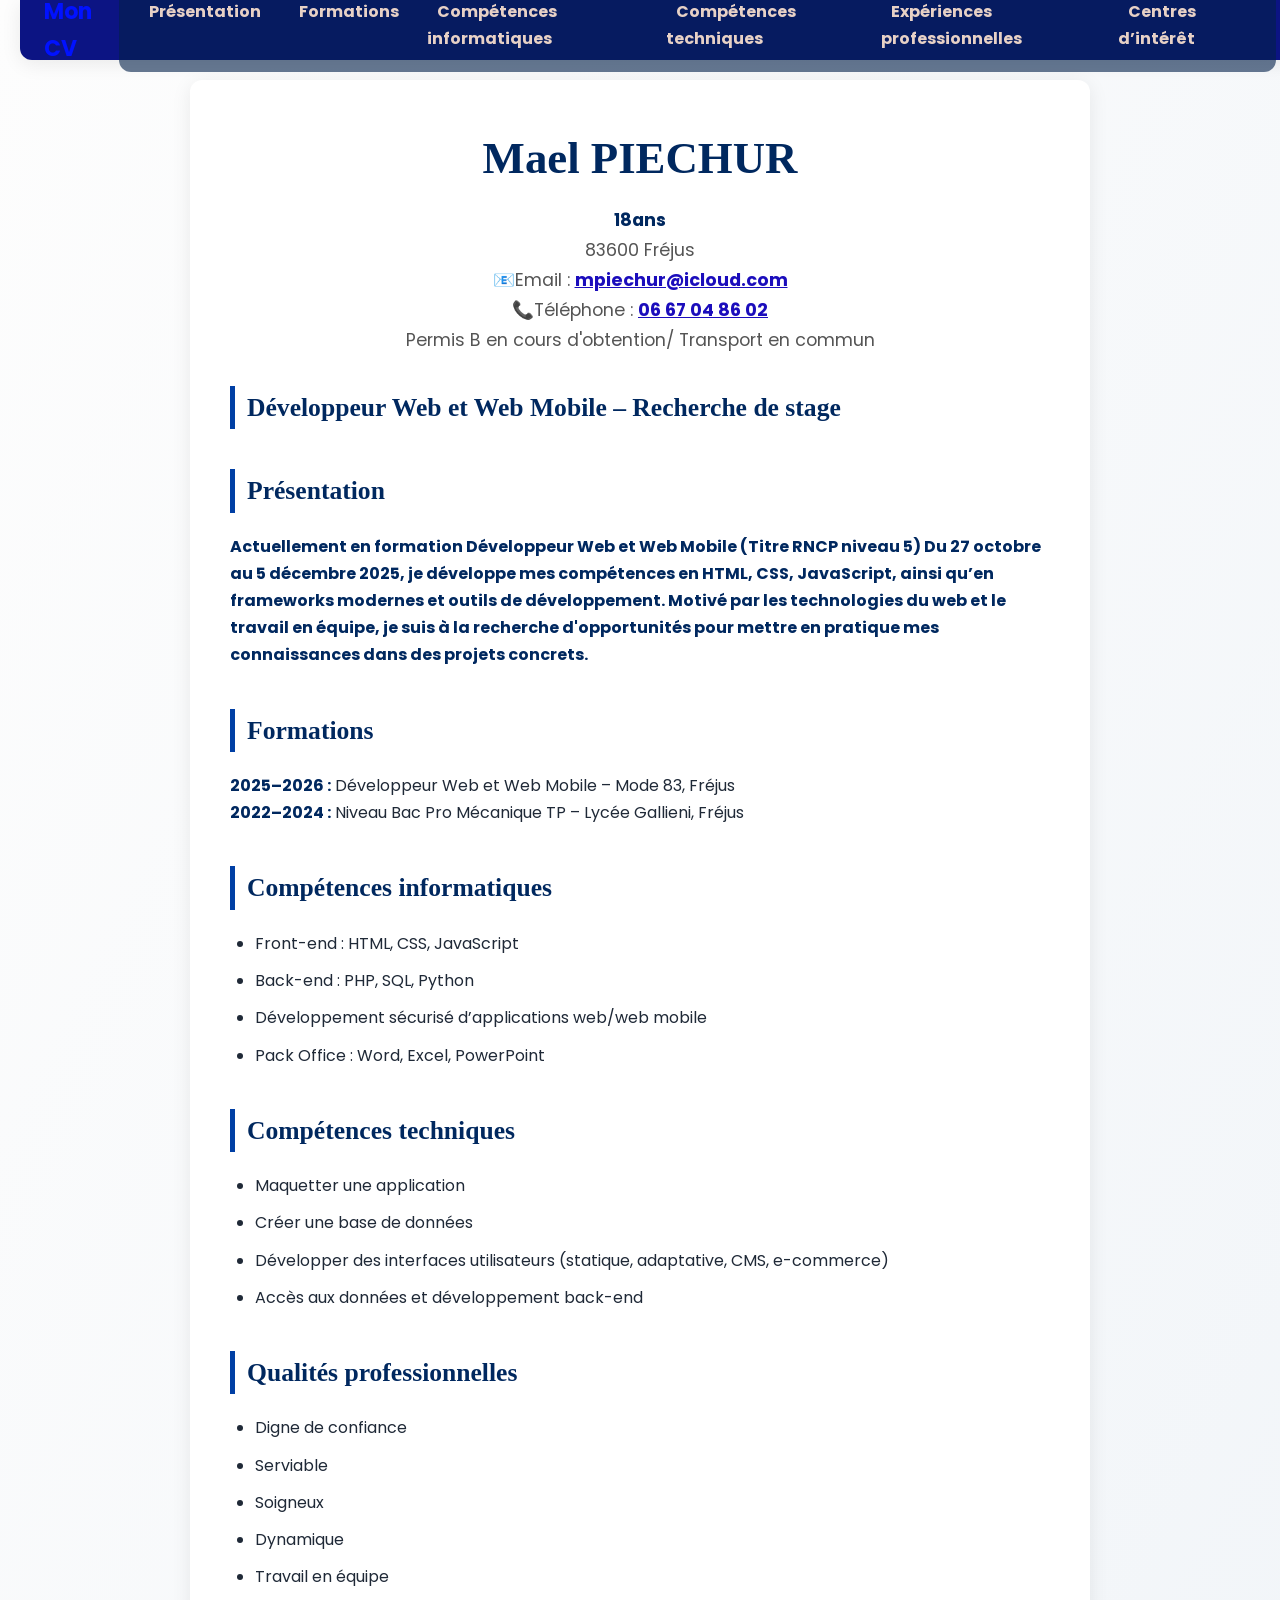
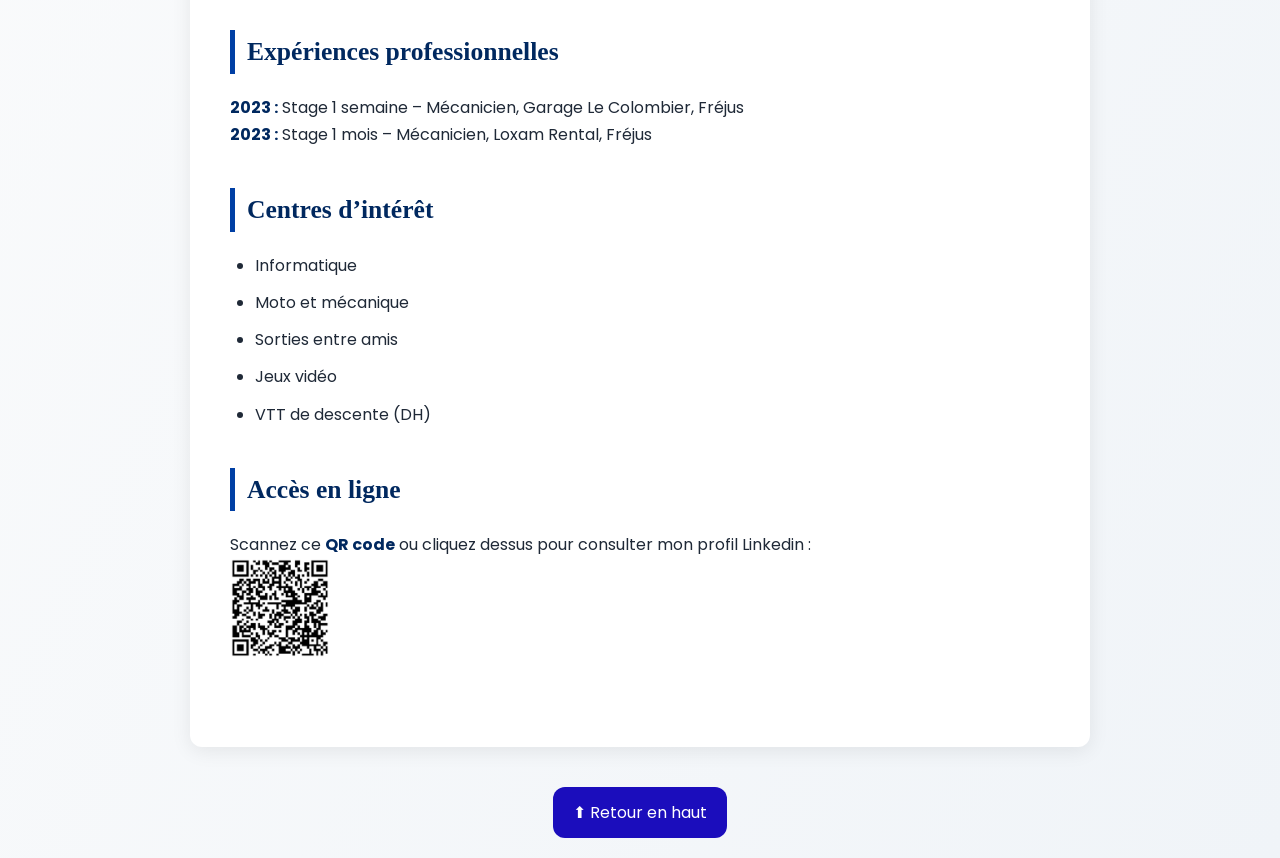
==== commit e5f05605: "modif" ====
--- a/index.html
+++ b/index.html
@@ -1,137 +1,137 @@
-<!DOCTYPE html>
-<html lang="fr">
-
-<head>
-    <meta charset="UTF-8" />
-    <meta name="viewport" content="width=device-width, initial-scale=1.0" />
-    <title>CV Mael PIECHUR</title>
-    <link rel="stylesheet" href="style.css" />
-    <link href="https://fonts.googleapis.com/css2?family=Poppins:wght@400;600&display=swap" rel="stylesheet">
-
-
-<body>
-
-    <body style="margin-top: 20px;">
-
-        <nav class="navbar">
-            <div class="logo">Mon CV</div>
-
-            <input type="checkbox" id="menu-toggle" class="menu-toggle">
-            <label for="menu-toggle" class="burger">☰</label>
-
-            <ul class="nav-links">
-                <li><a href="#Présentation">Présentation</a></li>
-                <li><a href="#formations">Formations</a></li>
-                <li><a href="#competences-info">Compétences informatiques</a></li>
-                <li><a href="#competences-tech">Compétences techniques</a></li>
-                <li><a href="#experiences">Expériences professionnelles</a></li>
-                <li><a href="#interets">Centres d’intérêt</a></li>
-            </ul>
-        </nav>
-
-
-
-        <div class="container">
-
-            <header>
-                <h1>Mael PIECHUR</h1>
-                <p><strong>18ans</strong></p>
-                <p>1259 Avenue Henri Giraud, 83600 Fréjus</p>
-                <p>📧Email : <strong><a class="mail-link" href="mailto:mpiechur@icloud.com">mpiechur@icloud.com</a></p>
-                </strong>
-                <p>📞Téléphone : <strong><a class="tel-link" href="tel:+330667048602">06 67 04 86 02</a></p></strong>
-                <p>Permis AM scooter / Transport en commun</p>
-            </header>
-
-
-
-            <section>
-                <h2>Développeur Web et Web Mobile – Recherche de stage</h2>
-            </section>
-
-
-            <section id="Présentation">
-                <h2>Présentation</h2>
-                <p><strong>Actuellement en formation Développeur Web et Web Mobile (Titre RNCP niveau 5) du 27 octobre
-                        au 5
-                        décembre 2025, je développe mes compétences en HTML, CSS, JavaScript, ainsi qu’en frameworks
-                        modernes et outils de développement.Motivé par les technologies du web et le travail en équipe,
-                        je suis à la recherche d'opportunités pour mettre en pratique mes connaissances dans des projets
-                        concrets.</strong></p>
-            </section>
-
-
-            <section id="formations">
-                <h2>Formations</h2>
-                <p><strong>2025–2026 :</strong> Développeur Web et Web Mobile – Mode 83, Fréjus</p>
-                <p><strong>2022–2024 :</strong> Niveau Bac Pro Mécanique TP – Lycée Gallieni, Fréjus</p>
-            </section>
-
-
-            <section id="competences-info">
-                <h2>Compétences informatiques</h2>
-                <ul>
-                    <li>Front-end : HTML, CSS, JavaScript</li>
-                    <li>Back-end : PHP, SQL, Python</li>
-                    <li>Développement sécurisé d’applications web/web mobile</li>
-                    <li>Pack Office : Word, Excel, PowerPoint</li>
-                </ul>
-            </section>
-
-
-            <section id="competences-tech">
-                <h2>Compétences techniques</h2>
-                <ul>
-                    <li>Maquetter une application</li>
-                    <li>Créer une base de données</li>
-                    <li>Développer des interfaces utilisateurs (statique, adaptative, CMS, e-commerce)</li>
-                    <li>Accès aux données et développement back-end</li>
-                </ul>
-            </section>
-
-
-            <section id="qualites">
-                <h2>Qualités professionnelles</h2>
-                <ul>
-                    <li>Digne de confiance</li>
-                    <li>Serviable</li>
-                    <li>Soigneux</li>
-                    <li>Dynamique</li>
-                    <li>Travail en équipe</li>
-                </ul>
-            </section>
-
-
-            <section id="experiences">
-                <h2>Expériences professionnelles</h2>
-                <p><strong>2023 :</strong> Stage 1 semaine – Mécanicien, Garage Le Colombier, Fréjus</p>
-                <p><strong>2023 :</strong> Stage 1 mois – Mécanicien, Loxam Rental, Fréjus</p>
-            </section>
-
-
-            <section id="interets">
-                <h2>Centres d’intérêt</h2>
-                <ul>
-                    <li>Informatique</li>
-                    <li>Moto et mécanique</li>
-                    <li>Sorties entre amis</li>
-                    <li>Jeux vidéo</li>
-                    <li>VTT de descente (DH)</li>
-                </ul>
-            </section>
-
-
-
-            <section id="qrcode">
-                <h2>Accès en ligne</h2>
-                <p>Scannez ce <strong>QR code</strong> ou cliquez dessus pour consulter mon profil Linkedin :</p>
-                <a href="https://www.linkedin.com/in/mael-piechur-405866368/" target="_blank">
-                    <img src="images/qrprofile.png" alt="QR Code vers mon CV en ligne" width="100" />
-                </a>
-            </section>
-
-        </div>
-    </body>
-    <a href="#" class="back-to-top">⬆ Retour en haut</a>
-
+<!DOCTYPE html>
+<html lang="fr">
+
+<head>
+    <meta charset="UTF-8" />
+    <meta name="viewport" content="width=device-width, initial-scale=1.0" />
+    <title>CV Mael PIECHUR</title>
+    <link rel="stylesheet" href="style.css" />
+    <link href="https://fonts.googleapis.com/css2?family=Poppins:wght@400;600&display=swap" rel="stylesheet">
+
+
+<body>
+
+    <body style="margin-top: 20px;">
+
+        <nav class="navbar">
+            <div class="logo">Mon CV</div>
+
+            <input type="checkbox" id="menu-toggle" class="menu-toggle">
+            <label for="menu-toggle" class="burger">☰</label>
+
+            <ul class="nav-links">
+                <li><a href="#Présentation">Présentation</a></li>
+                <li><a href="#formations">Formations</a></li>
+                <li><a href="#competences-info">Compétences informatiques</a></li>
+                <li><a href="#competences-tech">Compétences techniques</a></li>
+                <li><a href="#experiences">Expériences professionnelles</a></li>
+                <li><a href="#interets">Centres d’intérêt</a></li>
+            </ul>
+        </nav>
+
+
+
+        <div class="container">
+
+            <header>
+                <h1>Mael PIECHUR</h1>
+                <p><strong>18ans</strong></p>
+                <p>83600 Fréjus</p>
+                <p>📧Email : <strong><a class="mail-link" href="mailto:mpiechur@icloud.com">mpiechur@icloud.com</a></p>
+                </strong>
+                <p>📞Téléphone : <strong><a class="tel-link" href="tel:+330667048602">06 67 04 86 02</a></p></strong>
+                <p>Permis B en cours d'obtention/ Transport en commun</p>
+            </header>
+
+
+
+            <section>
+                <h2>Développeur Web et Web Mobile – Recherche de stage</h2>
+            </section>
+
+
+            <section id="Présentation">
+                <h2>Présentation</h2>
+                <p><strong>Actuellement en formation Développeur Web et Web Mobile (Titre RNCP niveau 5) Du 27 octobre
+                        au 5
+                        décembre 2025, je développe mes compétences en HTML, CSS, JavaScript, ainsi qu’en frameworks
+                        modernes et outils de développement. Motivé par les technologies du web et le travail en équipe,
+                        je suis à la recherche d'opportunités pour mettre en pratique mes connaissances dans des projets
+                        concrets.</strong></p>
+            </section>
+
+
+            <section id="formations">
+                <h2>Formations</h2>
+                <p><strong>2025–2026 :</strong> Développeur Web et Web Mobile – Mode 83, Fréjus</p>
+                <p><strong>2022–2024 :</strong> Niveau Bac Pro Mécanique TP – Lycée Gallieni, Fréjus</p>
+            </section>
+
+
+            <section id="competences-info">
+                <h2>Compétences informatiques</h2>
+                <ul>
+                    <li>Front-end : HTML, CSS, JavaScript</li>
+                    <li>Back-end : PHP, SQL, Python</li>
+                    <li>Développement sécurisé d’applications web/web mobile</li>
+                    <li>Pack Office : Word, Excel, PowerPoint</li>
+                </ul>
+            </section>
+
+
+            <section id="competences-tech">
+                <h2>Compétences techniques</h2>
+                <ul>
+                    <li>Maquetter une application</li>
+                    <li>Créer une base de données</li>
+                    <li>Développer des interfaces utilisateurs (statique, adaptative, CMS, e-commerce)</li>
+                    <li>Accès aux données et développement back-end</li>
+                </ul>
+            </section>
+
+
+            <section id="qualites">
+                <h2>Qualités professionnelles</h2>
+                <ul>
+                    <li>Digne de confiance</li>
+                    <li>Serviable</li>
+                    <li>Soigneux</li>
+                    <li>Dynamique</li>
+                    <li>Travail en équipe</li>
+                </ul>
+            </section>
+
+
+            <section id="experiences">
+                <h2>Expériences professionnelles</h2>
+                <p><strong>2023 :</strong> Stage 1 semaine – Mécanicien, Garage Le Colombier, Fréjus</p>
+                <p><strong>2023 :</strong> Stage 1 mois – Mécanicien, Loxam Rental, Fréjus</p>
+            </section>
+
+
+            <section id="interets">
+                <h2>Centres d’intérêt</h2>
+                <ul>
+                    <li>Informatique</li>
+                    <li>Moto et mécanique</li>
+                    <li>Sorties entre amis</li>
+                    <li>Jeux vidéo</li>
+                    <li>VTT de descente (DH)</li>
+                </ul>
+            </section>
+
+
+
+            <section id="qrcode">
+                <h2>Accès en ligne</h2>
+                <p>Scannez ce <strong>QR code</strong> ou cliquez dessus pour consulter mon profil Linkedin :</p>
+                <a href="https://www.linkedin.com/in/mael-piechur-405866368/" target="_blank">
+                    <img src="images/qrprofile.png" alt="QR Code vers mon CV en ligne" width="100" />
+                </a>
+            </section>
+
+        </div>
+    </body>
+    <a href="#" class="back-to-top">⬆ Retour en haut</a>
+
 </html>
--- a/style.css
+++ b/style.css
@@ -1,253 +1,265 @@
-* {
-    margin: 0;
-    padding: 0;
-    box-sizing: border-box;
-}
-
-:root {
-    --primary-color: #00285f;
-    --secondary-color: #003fa4;
-    --background-color: linear-gradient(to bottom right, #fdfdfd, #f0f4f8);
-    --text-color: #1f2937;
-    --section-bg: #ffffff;
-    --accent-color: #1b0dbc;
-    --shadow: 0 4px 20px rgba(0, 0, 0, 0.08);
-    --radius: 12px;
-    --transition: all 0.3s ease;
-}
-
-body {
-    font-family: 'Poppins', sans-serif;
-    background: var(--background-color);
-    color: var(--text-color);
-    line-height: 1.7;
-    padding: 20px;
-    padding-top: 60px;
-    overflow-x: hidden;
-}
-
-.container {
-    max-width: 900px;
-    margin: auto;
-    background-color: var(--section-bg);
-    padding: 40px;
-    border-radius: var(--radius);
-    box-shadow: var(--shadow);
-    transition: var(--transition);
-}
-
-header {
-    text-align: center;
-    margin-bottom: 30px;
-}
-
-header h1 {
-    font-size: 2.8em;
-    color: var(--primary-color);
-    margin-bottom: 10px;
-}
-
-header p {
-    font-size: 1.1em;
-    color: #555;
-}
-
-a {
-    color: var(--accent-color);
-    text-decoration: none;
-    transition: var(--transition);
-}
-
-a:hover {
-    text-decoration: underline;
-    color: #ea580c;
-}
-
-section {
-    margin-bottom: 40px;
-    scroll-margin-top: 80px;
-}
-
-h2 {
-    font-size: 1.6em;
-    color: var(--primary-color);
-    border-left: 5px solid var(--secondary-color);
-    padding-left: 12px;
-    margin-bottom: 20px;
-}
-
-ul {
-    list-style-type: disc;
-    padding-left: 25px;
-}
-
-li {
-    margin-bottom: 10px;
-}
-
-strong {
-    color: var(--primary-color);
-}
-
-.tel-link,
-.mail-link {
-    color: var(--accent-color);
-    text-decoration: underline;
-}
-
-.menu-toggle {
-    display: none;
-}
-
-.burger {
-    display: none;
-    font-size: 28px;
-    color: #010000;
-    cursor: pointer;
-    z-index: 1001;
-}
-
-.navbar {
-    height: 60px;
-    display: flex;
-    justify-content: space-between;
-    align-items: center;
-    background-color: rgb(12, 20, 131);
-    padding: 12px 24px;
-    position: fixed;
-    width: 100%;
-    top: 0;
-    z-index: 1000;
-    box-shadow: var(--shadow);
-    border-radius: 0 0 var(--radius) var(--radius);
-}
-
-.navbar .logo {
-    color: #0112ff;
-    font-size: 22px;
-    font-weight: bold;
-}
-
-.nav-links {
-    list-style: none;
-    display: flex;
-    gap: 18px;
-    background-color: rgba(3, 32, 74, 0.6);
-    border-radius: var(--radius);
-    padding: 10px 20px;
-}
-
-.nav-links li a {
-    color: #e7d1c6;
-    font-weight: bold;
-    border-radius: 8%;
-    padding: 6px 10px;
-    transition: var(--transition);
-}
-
-.nav-links li a:hover {
-    background-color: var(--secondary-color);
-    color: rgb(0, 0, 0);
-}
-
-/* Responsive */
-@media (max-width: 768px) {
-    .burger {
-        display: block;
-    }
-
-    .nav-links {
-        display: none;
-        flex-direction: column;
-        align-items: center;
-        gap: 12px;
-        padding: 15px;
-        background-color: rgba(31, 41, 55, 0.95);
-        position: absolute;
-        top: 60px;
-        right: 10px;
-        width: 220px;
-        border-radius: var(--radius);
-        z-index: 999;
-    }
-
-    .menu-toggle:checked + .burger + .nav-links {
-        display: flex;
-    }
-}
-
-@media (max-width: 768px) {
-    .container {
-        padding: 10px;
-    }
-
-    header h1 {
-        font-size: 2.2em;
-    }
-
-    h2 {
-        font-size: 1.4em;
-    }
-}
-
-@media (max-width: 600px) {
-    .nav-links {
-        width: 100%;
-        right: 0;
-    }
-
-    .nav-links li {
-        margin: 6px 0;
-    }
-
-    .nav-links li a {
-        width: 100%;
-        text-align: center;
-    }
-}
-
-@media (max-width: 480px) {
-    body {
-        padding: 10px;
-        padding-top: 60px;
-    }
-
-    .container {
-        padding: 20px;
-    }
-
-    header h1 {
-        font-size: 1.9em;
-    }
-
-    h2 {
-        font-size: 1.3em;
-    }
-}
-
-html {
-    scroll-behavior: smooth;
-}
-
-.back-to-top {
-    display: block;
-    text-align: center;
-    margin-top: 40px;
-    padding: 12px 20px;
-    background-color: var(--accent-color);
-    color: white;
-    text-decoration: none;
-    border-radius: var(--radius);
-    width: fit-content;
-    margin-left: auto;
-    margin-right: auto;
-    transition: var(--transition);
-}
-
-.back-to-top:hover {
-    background-color: #44038a;
-}
-
-header h1, h2 {
-    font-family: 'Playfair Display', serif;
-}
+/* ========== RESET & VARIABLES ========== */
+* {
+  margin: 0;
+  padding: 0;
+  box-sizing: border-box;
+}
+
+:root {
+  --primary-color: #00285f;
+  --secondary-color: #003fa4;
+  --background-color: linear-gradient(to bottom right, #fdfdfd, #f0f4f8);
+  --text-color: #1f2937;
+  --section-bg: #ffffff;
+  --accent-color: #1b0dbc;
+  --shadow: 0 4px 20px rgba(0, 0, 0, 0.08);
+  --radius: 12px;
+  --transition: all 0.3s ease;
+}
+
+/* ---------------------------------------- */
+/* ========== BASE ========== */
+html {
+  scroll-behavior: smooth;
+}
+
+body {
+  font-family: 'Poppins', sans-serif;
+  background: var(--background-color);
+  color: var(--text-color);
+  line-height: 1.7;
+  padding: 20px;
+  padding-top: 60px;
+  overflow-x: hidden;
+}
+
+a {
+  color: var(--accent-color);
+  text-decoration: none;
+  transition: var(--transition);
+}
+
+a:hover {
+  text-decoration: underline;
+  color: #ea580c;
+}
+
+strong {
+  color: var(--primary-color);
+}
+
+/* ---------------------------------------- */
+/* ========== CONTAINER ========== */
+.container {
+  max-width: 900px;
+  margin: auto;
+  background-color: var(--section-bg);
+  padding: 40px;
+  border-radius: var(--radius);
+  box-shadow: var(--shadow);
+  transition: var(--transition);
+}
+
+/* ---------------------------------------- */
+/* ========== HEADER ========== */
+header {
+  text-align: center;
+  margin-bottom: 30px;
+}
+
+header h1 {
+  font-size: 2.8em;
+  color: var(--primary-color);
+  margin-bottom: 10px;
+  font-family: 'Playfair Display', serif;
+}
+
+header p {
+  font-size: 1.1em;
+  color: #555;
+}
+
+/* ---------------------------------------- */
+/* ========== SECTIONS ========== */
+section {
+  margin-bottom: 40px;
+  scroll-margin-top: 80px;
+}
+
+h2 {
+  font-size: 1.6em;
+  color: var(--primary-color);
+  border-left: 5px solid var(--secondary-color);
+  padding-left: 12px;
+  margin-bottom: 20px;
+  font-family: 'Playfair Display', serif;
+}
+
+ul {
+  list-style-type: disc;
+  padding-left: 25px;
+}
+
+li {
+  margin-bottom: 10px;
+}
+
+/* ---------------------------------------- */
+/* ========== LIENS SPÉCIAUX ========== */
+.tel-link,
+.mail-link {
+  color: var(--accent-color);
+  text-decoration: underline;
+}
+
+/* ---------------------------------------- */
+/* ========== NAVIGATION ========== */
+.navbar {
+  height: 60px;
+  display: flex;
+  justify-content: space-between;
+  align-items: center;
+  background-color: rgb(12, 20, 131);
+  padding: 12px 24px;
+  position: fixed;
+  width: 100%;
+  top: 0;
+  z-index: 1000;
+  box-shadow: var(--shadow);
+  border-radius: 0 0 var(--radius) var(--radius);
+}
+
+.navbar .logo {
+  color: #0112ff;
+  font-size: 22px;
+  font-weight: bold;
+}
+
+.nav-links {
+  list-style: none;
+  display: flex;
+  gap: 18px;
+  background-color: rgba(3, 32, 74, 0.6);
+  border-radius: var(--radius);
+  padding: 10px 20px;
+}
+
+.nav-links li a {
+  color: #e7d1c6;
+  font-weight: bold;
+  border-radius: 8%;
+  padding: 6px 10px;
+  transition: var(--transition);
+}
+
+.nav-links li a:hover {
+  background-color: var(--secondary-color);
+  color: rgb(0, 0, 0);
+}
+
+.menu-toggle {
+  display: none;
+}
+
+.burger {
+  display: none;
+  font-size: 28px;
+  color: #010000;
+  cursor: pointer;
+  z-index: 1001;
+}
+
+/* ---------------------------------------- */
+/* ========== RESPONSIVE DESIGN ========== */
+@media (max-width: 768px) {
+  .burger {
+    display: block;
+  }
+
+  .nav-links {
+    display: none;
+    flex-direction: column;
+    align-items: center;
+    gap: 12px;
+    padding: 15px;
+    background-color: rgba(31, 41, 55, 0.95);
+    position: absolute;
+    top: 60px;
+    right: 10px;
+    width: 220px;
+    border-radius: var(--radius);
+    z-index: 999;
+  }
+
+  .menu-toggle:checked + .burger + .nav-links {
+    display: flex;
+  }
+
+  .container {
+    padding: 10px;
+  }
+
+  header h1 {
+    font-size: 2.2em;
+  }
+
+  h2 {
+    font-size: 1.4em;
+  }
+}
+
+@media (max-width: 600px) {
+  .nav-links {
+    width: 70%;
+    right: 0;
+  }
+
+  .nav-links li {
+    margin: 6px 0;
+  }
+
+  .nav-links li a {
+    width: 100%;
+    text-align: center;
+  }
+}
+
+@media (max-width: 480px) {
+  body {
+    padding: 10px;
+    padding-top: 60px;
+  }
+
+  .container {
+    padding: 20px;
+  }
+
+  header h1 {
+    font-size: 1.9em;
+  }
+
+  h2 {
+    font-size: 1.3em;
+  }
+}
+
+/* ---------------------------------------- */
+/* ========== BACK TO TOP ========== */
+.back-to-top {
+  display: block;
+  text-align: center;
+  margin-top: 40px;
+  padding: 12px 20px;
+  background-color: var(--accent-color);
+  color: white;
+  text-decoration: none;
+  border-radius: var(--radius);
+  width: fit-content;
+  margin-left: auto;
+  margin-right: auto;
+  transition: var(--transition);
+}
+
+.back-to-top:hover {
+  background-color: #3a18a3;
+}
